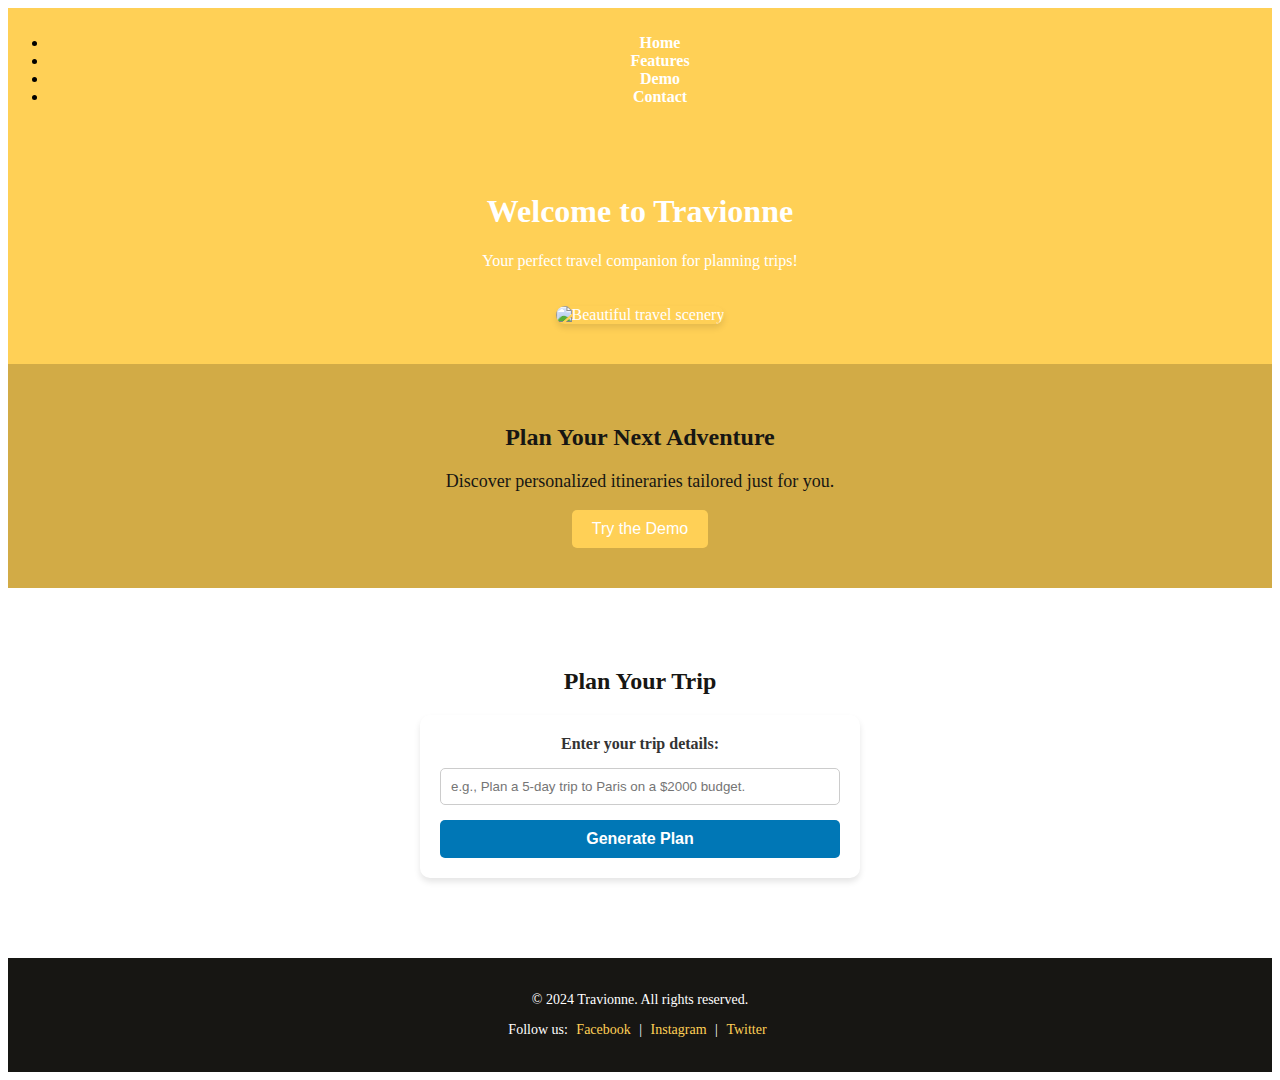
==== index.html @ 6375fad2 "Add files via upload" ====
<!DOCTYPE html>
<html lang="en">
<head>
  <meta charset="UTF-8">
  <meta name="viewport" content="width=device-width, initial-scale=1.0">
  <title>Travionne</title>
  <link rel="stylesheet" href="style.css">
</head>
<body>
  <nav>
    <ul>
      <li><a href="#home">Home</a></li>
      <li><a href="#features">Features</a></li>
      <li><a href="#demo">Demo</a></li>
      <li><a href="#contact">Contact</a></li>
    </ul>
  </nav>

  <header id="home">
    <h1>Welcome to Travionne</h1>
    <p>Your perfect travel companion for planning trips!</p>
    <img src="images/Plane.jpg" alt="Beautiful travel scenery" />
  </header>

  <section id="features">
    <h2>Plan Your Next Adventure</h2>
    <p>Discover personalized itineraries tailored just for you.</p>
    <button id="demo-button">Try the Demo</button>
  </section>

  <section id="trip-planner">
    <h2>Plan Your Trip</h2>
    <form id="planner-form">
      <label for="trip-details">Enter your trip details:</label>
      <input
        type="text"
        id="trip-details"
        placeholder="e.g., Plan a 5-day trip to Paris on a $2000 budget."
        required
      />
      <button type="submit">Generate Plan</button>
    </form>
    <div id="itinerary"></div>
  </section>

  <footer>
    <p>&copy; 2024 Travionne. All rights reserved.</p>
    <p>Follow us: 
      <a href="#">Facebook</a> | 
      <a href="#">Instagram</a> | 
      <a href="#">Twitter</a>
    </p>
  </footer>

  <script src="script.js"></script>
</body>
</html>
---- style.css ----
/* General Styles */
:root {
    --primary-color: #FFD056;   /* Yellow */
    --secondary-color: #D2AB46; /* Golden Brown */
    --background-color: #FFFFFF; /* White */
    --text-color: #171613;      /* Dark Brown */
    --header-color: #FFD056;    /* Yellow for header */
    --footer-color: #171613;    /* Dark Brown for footer */
}

nav {
    background-color: var(--header-color);      /* Yellow */
    padding: 10px 0;
    text-align: center;
}
nav ul li a {
    color: var(--background-color);             /* White text */
    text-decoration: none;
    font-weight: bold;
    font-size: 16px;
}
nav ul li a:hover {
    color: var(--secondary-color);              /* Golden Brown on hover */
}


header {
    background-color: var(--header-color);      /* Yellow */
    color: var(--background-color);             /* White text */
    padding: 40px 20px;
    text-align: center;
}

header img {
    margin-top: 20px;
    border-radius: 10px; /* Rounded corners */
    max-width: 100%; /* Responsive image */
    height: auto; /* Maintain aspect ratio */
    box-shadow: 0 4px 6px rgba(0, 0, 0, 0.1); /* Add shadow */
}

/* Section Styles */
section {
    padding: 40px 20px;
    text-align: center;
}

section#features {
    background-color: var(--secondary-color);  /* Golden Brown for features */
    color: var(--background-color);             /* White text */
    margin-bottom: 20px;
}

section h2 {
    font-size: 24px;
    color: var(--text-color);                   /* Dark Brown */
}

section p {
    font-size: 18px;
    color: var(--text-color);                   /* Dark Brown */
}


/* Buttons */
button {
    background-color: var(--primary-color);     /* Yellow */
    color: var(--background-color);             /* White text */
    padding: 10px 20px;
    border: none;
    border-radius: 5px;
    cursor: pointer;
    font-size: 16px;
    transition: background-color 0.3s ease;     /* Smooth transition */
}
button:hover {
    background-color: var(--secondary-color);   /* Golden Brown on hover */
    transform: scale(1.05);                     /* Slightly enlarge on hover */
}


/* Trip Planner Form */
form {
    margin: 20px auto;
    max-width: 400px;
    display: flex;
    flex-direction: column;
    gap: 15px;
    background-color: #fff; /* White background */
    padding: 20px;
    border-radius: 10px;
    box-shadow: 0 4px 6px rgba(0, 0, 0, 0.1); /* Add shadow */
}
form label {
    font-weight: bold;
    color: #333;
}
form input {
    padding: 10px;
    border: 1px solid #ccc;
    border-radius: 5px;
}
form input:focus {
    border-color: #0077b6; /* Highlight on focus */
    outline: none;
    box-shadow: 0 0 5px rgba(0, 119, 182, 0.5); /* Add glow */
}
form button {
    font-weight: bold;
    background-color: #0077b6;
}

/* Footer */
footer {
    background-color: var(--footer-color);      /* Dark Brown */
    color: var(--background-color);             /* White text */
    text-align: center;
    padding: 20px 0;
    margin-top: 20px;
    font-size: 14px;
}
footer a {
    color: var(--primary-color);                /* Yellow for links */
    text-decoration: none;
    margin: 0 5px;
}
footer a:hover {
    text-decoration: underline;
}



/* Responsive Design */
@media (max-width: 768px) {
    nav ul {
        flex-direction: column;
        gap: 10px;
    }
    section {
        padding: 20px 10px;
    }
    form {
        width: 90%;
    }
}
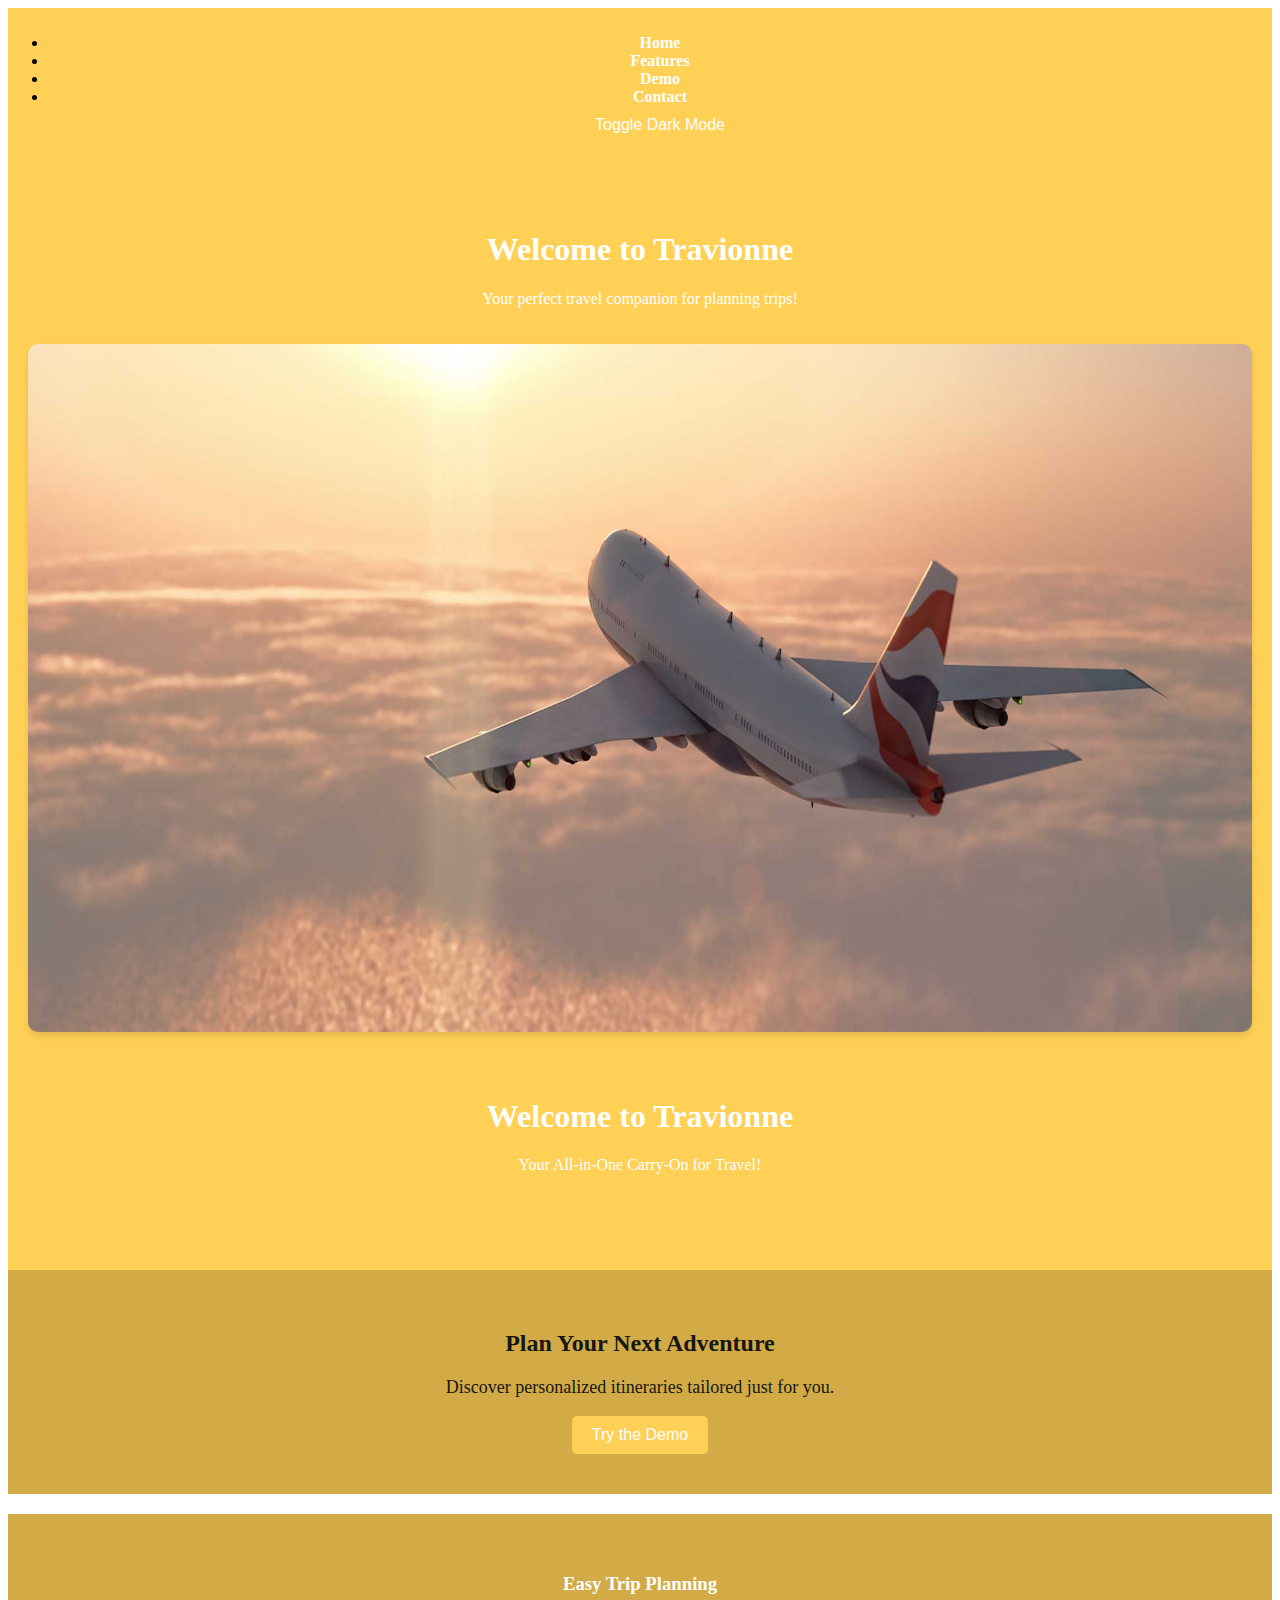
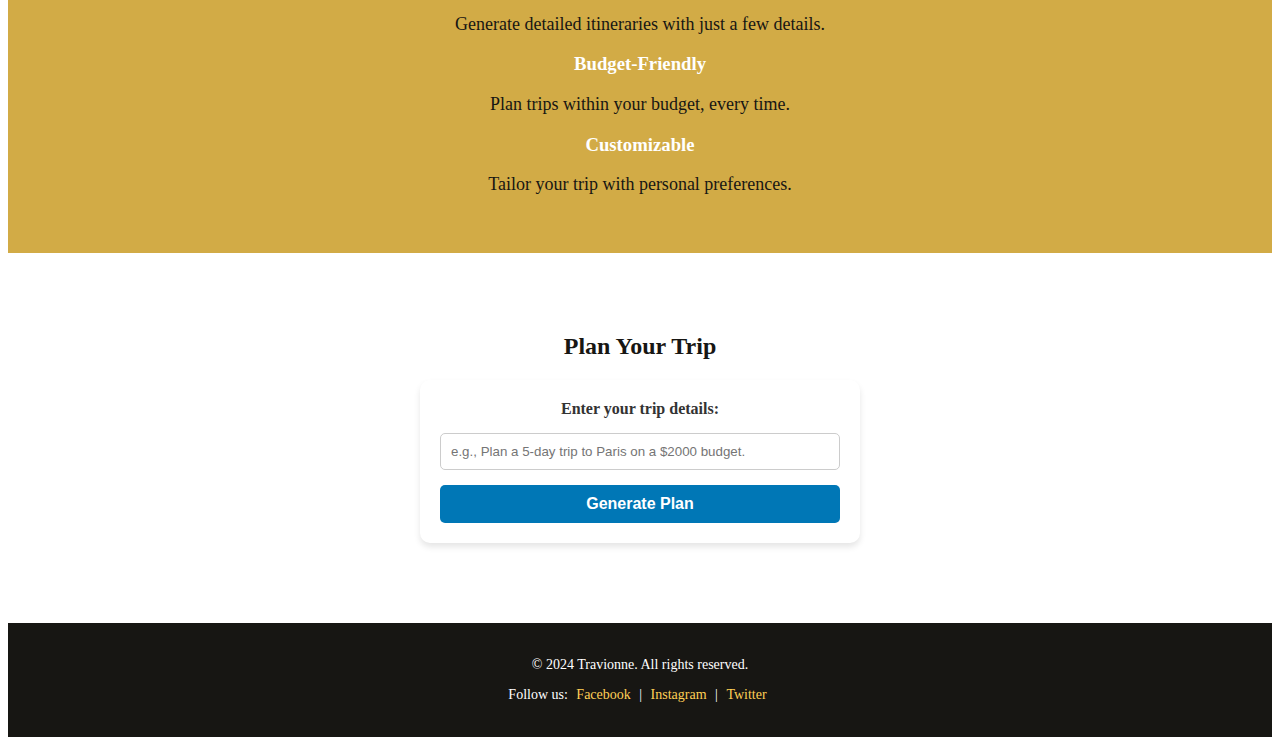
==== commit 04dee4cf: "Update index.html" ====
--- a/index.html
+++ b/index.html
@@ -5,7 +5,9 @@
   <meta name="viewport" content="width=device-width, initial-scale=1.0">
   <title>Travionne</title>
   <link rel="stylesheet" href="style.css">
+
 </head>
+
 <body>
   <nav>
     <ul>
@@ -13,6 +15,7 @@
       <li><a href="#features">Features</a></li>
       <li><a href="#demo">Demo</a></li>
       <li><a href="#contact">Contact</a></li>
+      <button id="dark-mode-button">Toggle Dark Mode</button>
     </ul>
   </nav>
 
@@ -20,6 +23,12 @@
     <h1>Welcome to Travionne</h1>
     <p>Your perfect travel companion for planning trips!</p>
     <img src="images/Plane.jpg" alt="Beautiful travel scenery" />
+    <header>
+        <div class="hero-image">
+          <h1>Welcome to Travionne</h1>
+          <p>Your All-in-One Carry-On for Travel!</p>
+        </div>
+      </header>      
   </header>
 
   <section id="features">
@@ -27,6 +36,23 @@
     <p>Discover personalized itineraries tailored just for you.</p>
     <button id="demo-button">Try the Demo</button>
   </section>
+
+  <section id="features">
+    <div class="feature-card">
+      <h3>Easy Trip Planning</h3>
+      <p>Generate detailed itineraries with just a few details.</p>
+    </div>
+    <div class="feature-card">
+      <h3>Budget-Friendly</h3>
+      <p>Plan trips within your budget, every time.</p>
+    </div>
+    <div class="feature-card">
+      <h3>Customizable</h3>
+      <p>Tailor your trip with personal preferences.</p>
+    </div>
+  </section>
+
+  
 
   <section id="trip-planner">
     <h2>Plan Your Trip</h2>
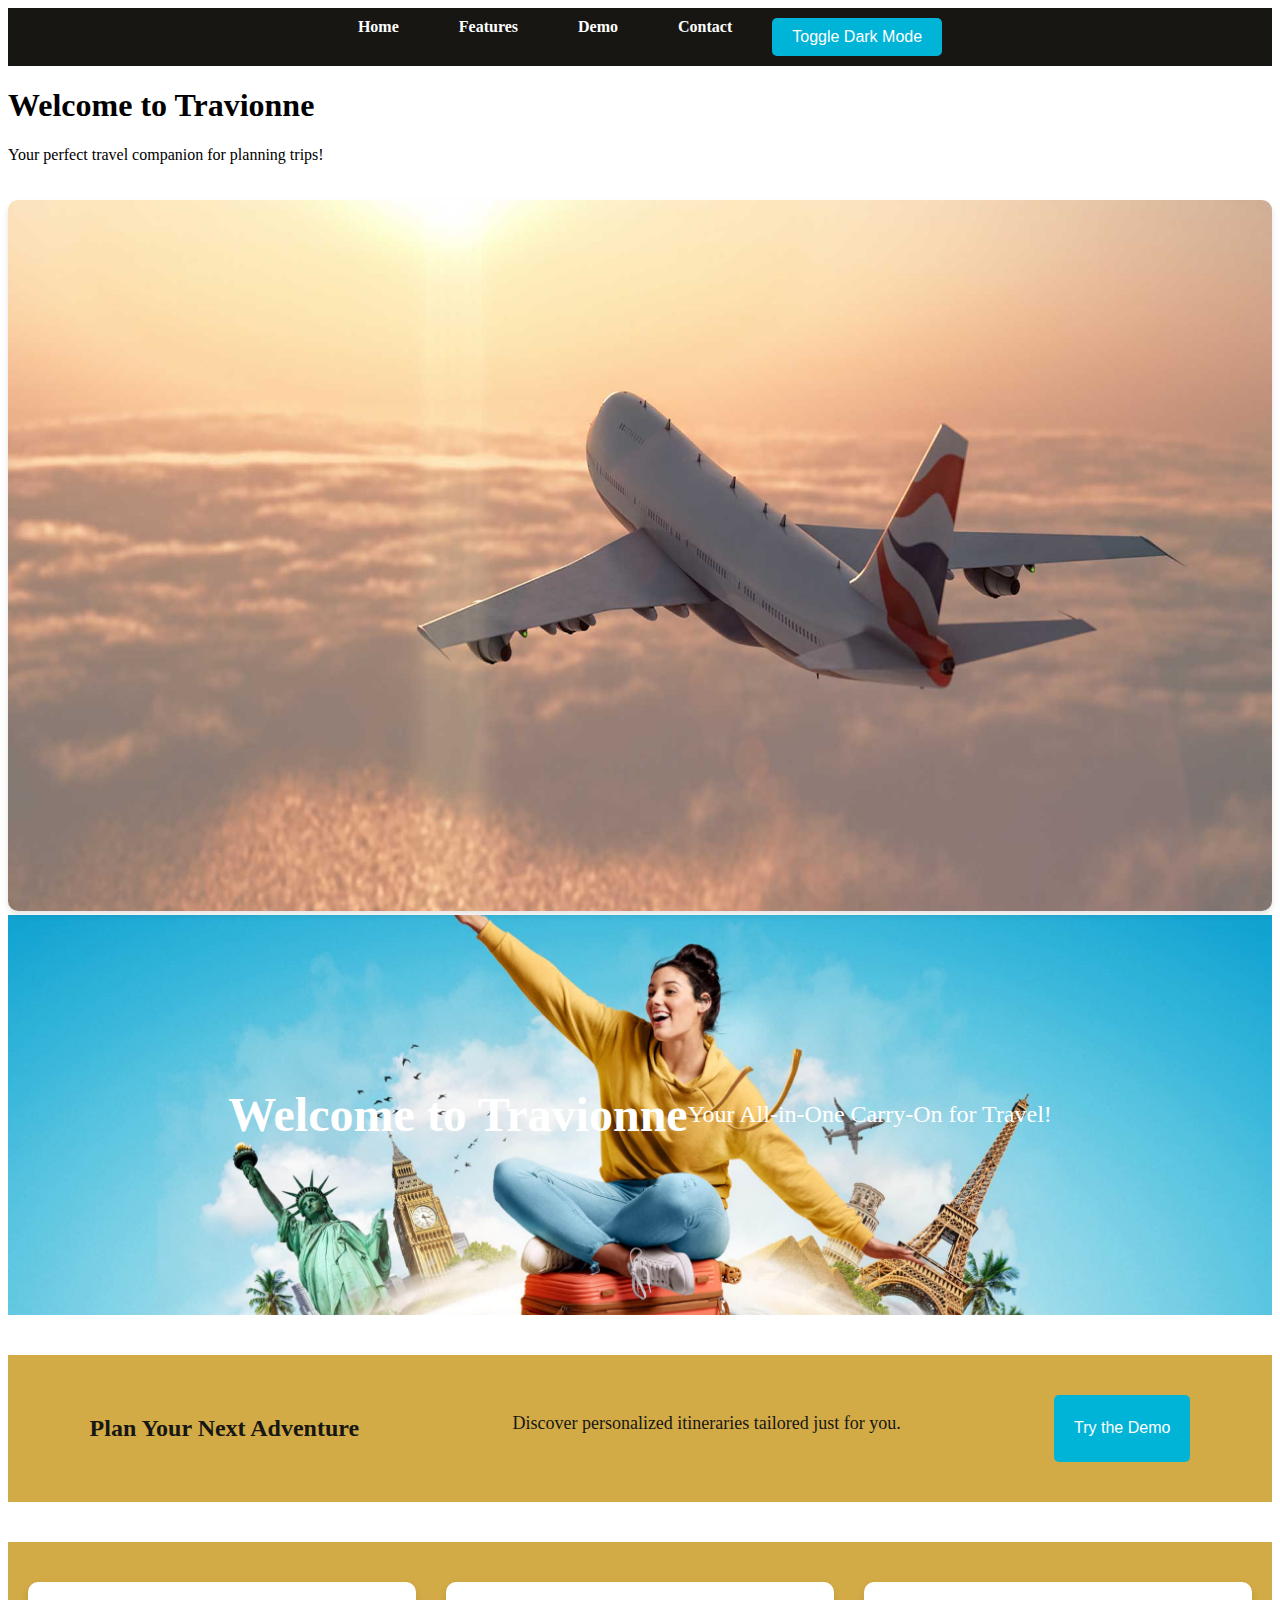
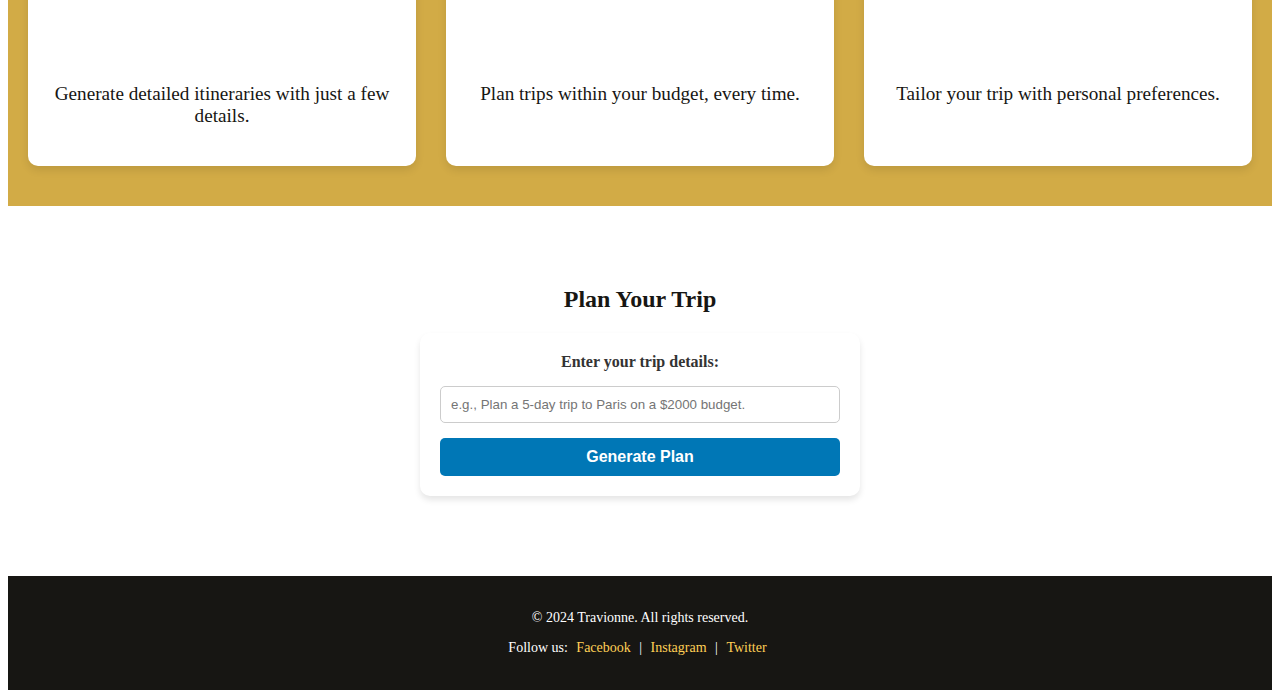
==== commit b45364be: "Resolved merge conflicts and added changes" ====
--- a/index.html
+++ b/index.html
@@ -1,83 +1,82 @@
-<!DOCTYPE html>
-<html lang="en">
-<head>
-  <meta charset="UTF-8">
-  <meta name="viewport" content="width=device-width, initial-scale=1.0">
-  <title>Travionne</title>
-  <link rel="stylesheet" href="style.css">
-
-</head>
-
-<body>
-  <nav>
-    <ul>
-      <li><a href="#home">Home</a></li>
-      <li><a href="#features">Features</a></li>
-      <li><a href="#demo">Demo</a></li>
-      <li><a href="#contact">Contact</a></li>
-      <button id="dark-mode-button">Toggle Dark Mode</button>
-    </ul>
-  </nav>
-
-  <header id="home">
-    <h1>Welcome to Travionne</h1>
-    <p>Your perfect travel companion for planning trips!</p>
-    <img src="images/Plane.jpg" alt="Beautiful travel scenery" />
-    <header>
-        <div class="hero-image">
-          <h1>Welcome to Travionne</h1>
-          <p>Your All-in-One Carry-On for Travel!</p>
-        </div>
-      </header>      
-  </header>
-
-  <section id="features">
-    <h2>Plan Your Next Adventure</h2>
-    <p>Discover personalized itineraries tailored just for you.</p>
-    <button id="demo-button">Try the Demo</button>
-  </section>
-
-  <section id="features">
-    <div class="feature-card">
-      <h3>Easy Trip Planning</h3>
-      <p>Generate detailed itineraries with just a few details.</p>
-    </div>
-    <div class="feature-card">
-      <h3>Budget-Friendly</h3>
-      <p>Plan trips within your budget, every time.</p>
-    </div>
-    <div class="feature-card">
-      <h3>Customizable</h3>
-      <p>Tailor your trip with personal preferences.</p>
-    </div>
-  </section>
-
-  
-
-  <section id="trip-planner">
-    <h2>Plan Your Trip</h2>
-    <form id="planner-form">
-      <label for="trip-details">Enter your trip details:</label>
-      <input
-        type="text"
-        id="trip-details"
-        placeholder="e.g., Plan a 5-day trip to Paris on a $2000 budget."
-        required
-      />
-      <button type="submit">Generate Plan</button>
-    </form>
-    <div id="itinerary"></div>
-  </section>
-
-  <footer>
-    <p>&copy; 2024 Travionne. All rights reserved.</p>
-    <p>Follow us: 
-      <a href="#">Facebook</a> | 
-      <a href="#">Instagram</a> | 
-      <a href="#">Twitter</a>
-    </p>
-  </footer>
-
-  <script src="script.js"></script>
-</body>
-</html>
+<!DOCTYPE html>
+<html lang="en">
+<head>
+  <meta charset="UTF-8">
+  <meta name="viewport" content="width=device-width, initial-scale=1.0">
+  <title>Travionne</title>
+  <link rel="stylesheet" href="style.css">
+
+</head>
+
+<body>
+  <nav>
+    <ul>
+      <li><a href="#home">Home</a></li>
+      <li><a href="#features">Features</a></li>
+      <li><a href="#demo">Demo</a></li>
+      <li><a href="#contact">Contact</a></li>
+      <button id="dark-mode-button">Toggle Dark Mode</button>
+    </ul>
+  </nav>
+
+  <header id="home">
+    <h1>Welcome to Travionne</h1>
+    <p>Your perfect travel companion for planning trips!</p>
+    <img src="images/Plane.jpg" alt="Beautiful travel scenery" />
+    <header>
+        <div class="hero-image">
+          <h1>Welcome to Travionne</h1>
+          <p>Your All-in-One Carry-On for Travel!</p>
+        </div>
+      </header>      
+  </header>
+
+  <section id="features">
+    <h2>Plan Your Next Adventure</h2>
+    <p>Discover personalized itineraries tailored just for you.</p>
+    <button id="demo-button">Try the Demo</button>
+  </section>
+
+  <section id="features">
+    <div class="feature-card">
+      <h3>Easy Trip Planning</h3>
+      <p>Generate detailed itineraries with just a few details.</p>
+    </div>
+    <div class="feature-card">
+      <h3>Budget-Friendly</h3>
+      <p>Plan trips within your budget, every time.</p>
+    </div>
+    <div class="feature-card">
+      <h3>Customizable</h3>
+      <p>Tailor your trip with personal preferences.</p>
+    </div>
+  </section>
+
+  <section id="trip-planner">
+    <h2>Plan Your Trip</h2>
+    <form id="planner-form">
+      <label for="trip-details">Enter your trip details:</label>
+      <input
+        type="text"
+        id="trip-details"
+        placeholder="e.g., Plan a 5-day trip to Paris on a $2000 budget."
+        required
+      />
+      <button type="submit">Generate Plan</button>
+    </form>
+    <div id="itinerary"></div>
+  </section>
+
+  <footer>
+    <p>&copy; 2024 Travionne. All rights reserved.</p>
+    <p>Follow us: 
+      <a href="#">Facebook</a> | 
+      <a href="#">Instagram</a> | 
+      <a href="#">Twitter</a>
+    </p>
+  </footer>
+
+  <script src="script.js"></script>
+</body>
+</html>
+
--- a/style.css
+++ b/style.css
@@ -1,145 +1,255 @@
-/* General Styles */
-:root {
-    --primary-color: #FFD056;   /* Yellow */
-    --secondary-color: #D2AB46; /* Golden Brown */
-    --background-color: #FFFFFF; /* White */
-    --text-color: #171613;      /* Dark Brown */
-    --header-color: #FFD056;    /* Yellow for header */
-    --footer-color: #171613;    /* Dark Brown for footer */
-}
-
-nav {
-    background-color: var(--header-color);      /* Yellow */
-    padding: 10px 0;
-    text-align: center;
-}
-nav ul li a {
-    color: var(--background-color);             /* White text */
-    text-decoration: none;
-    font-weight: bold;
-    font-size: 16px;
-}
-nav ul li a:hover {
-    color: var(--secondary-color);              /* Golden Brown on hover */
-}
-
-
-header {
-    background-color: var(--header-color);      /* Yellow */
-    color: var(--background-color);             /* White text */
-    padding: 40px 20px;
-    text-align: center;
-}
-
-header img {
-    margin-top: 20px;
-    border-radius: 10px; /* Rounded corners */
-    max-width: 100%; /* Responsive image */
-    height: auto; /* Maintain aspect ratio */
-    box-shadow: 0 4px 6px rgba(0, 0, 0, 0.1); /* Add shadow */
-}
-
-/* Section Styles */
-section {
-    padding: 40px 20px;
-    text-align: center;
-}
-
-section#features {
-    background-color: var(--secondary-color);  /* Golden Brown for features */
-    color: var(--background-color);             /* White text */
-    margin-bottom: 20px;
-}
-
-section h2 {
-    font-size: 24px;
-    color: var(--text-color);                   /* Dark Brown */
-}
-
-section p {
-    font-size: 18px;
-    color: var(--text-color);                   /* Dark Brown */
-}
-
-
-/* Buttons */
-button {
-    background-color: var(--primary-color);     /* Yellow */
-    color: var(--background-color);             /* White text */
-    padding: 10px 20px;
-    border: none;
-    border-radius: 5px;
-    cursor: pointer;
-    font-size: 16px;
-    transition: background-color 0.3s ease;     /* Smooth transition */
-}
-button:hover {
-    background-color: var(--secondary-color);   /* Golden Brown on hover */
-    transform: scale(1.05);                     /* Slightly enlarge on hover */
-}
-
-
-/* Trip Planner Form */
-form {
-    margin: 20px auto;
-    max-width: 400px;
-    display: flex;
-    flex-direction: column;
-    gap: 15px;
-    background-color: #fff; /* White background */
-    padding: 20px;
-    border-radius: 10px;
-    box-shadow: 0 4px 6px rgba(0, 0, 0, 0.1); /* Add shadow */
-}
-form label {
-    font-weight: bold;
-    color: #333;
-}
-form input {
-    padding: 10px;
-    border: 1px solid #ccc;
-    border-radius: 5px;
-}
-form input:focus {
-    border-color: #0077b6; /* Highlight on focus */
-    outline: none;
-    box-shadow: 0 0 5px rgba(0, 119, 182, 0.5); /* Add glow */
-}
-form button {
-    font-weight: bold;
-    background-color: #0077b6;
-}
-
-/* Footer */
-footer {
-    background-color: var(--footer-color);      /* Dark Brown */
-    color: var(--background-color);             /* White text */
-    text-align: center;
-    padding: 20px 0;
-    margin-top: 20px;
-    font-size: 14px;
-}
-footer a {
-    color: var(--primary-color);                /* Yellow for links */
-    text-decoration: none;
-    margin: 0 5px;
-}
-footer a:hover {
-    text-decoration: underline;
-}
-
-
-
-/* Responsive Design */
-@media (max-width: 768px) {
-    nav ul {
-        flex-direction: column;
-        gap: 10px;
-    }
-    section {
-        padding: 20px 10px;
-    }
-    form {
-        width: 90%;
-    }
-}
+
+/* General Styles */
+:root {
+    --primary-color: #FFD056;   /* Yellow */
+    --secondary-color: #D2AB46; /* Golden Brown */
+    --background-color: #FFFFFF; /* White */
+    --text-color: #171613;      /* Dark Brown */
+    --header-color: #FFD056;    /* Yellow for header */
+    --footer-color: #171613;    /* Dark Brown for footer */
+}
+
+/* Navigation Bar */
+nav {
+    background-color: #171613; /* Dark Gray for the navbar background */
+    padding: 10px 0;
+    text-align: center;
+  }
+  
+  nav ul {
+    list-style: none;
+    margin: 0;
+    padding: 0;
+    display: flex; /* This makes the list items appear in a row */
+    justify-content: center; /* Centers the navigation items horizontally */
+    gap: 20px; /* Space between each navigation item */
+  }
+  
+  nav ul li {
+    display: inline-block; /* Ensure the list items are inline */
+  }
+  
+  nav ul li a {
+    color: #FFD056; /* Yellow text color for buttons */
+    text-decoration: none;
+    font-weight: bold;
+    font-size: 16px;
+    padding: 10px 20px; /* Adds padding for better button size */
+    border-radius: 30px; /* Makes the button have r
+  
+
+header {
+    background-color: var(--header-color);      /* Yellow */
+    color: var(--background-color);             /* White text */
+    padding: 40px 20px;
+    text-align: center;
+}
+
+header img {
+    margin-top: 20px;
+    border-radius: 10px; /* Rounded corners */
+    max-width: 100%; /* Responsive image */
+    height: auto; /* Maintain aspect ratio */
+    box-shadow: 0 4px 6px rgba(0, 0, 0, 0.1); /* Add shadow */
+}
+
+/* Section Styles */
+section {
+    padding: 40px 20px;
+    text-align: center;
+}
+
+section#features {
+    background-color: var(--secondary-color);  /* Golden Brown for features */
+    color: var(--background-color);             /* White text */
+    margin-bottom: 20px;
+}
+
+/* Feature Cards */
+#features {
+    display: flex;
+    justify-content: space-around;
+    gap: 30px;
+    margin-top: 40px;
+  }
+  
+  .feature-card {
+    background-color: #ffffff;
+    padding: 20px;
+    border-radius: 10px;
+    box-shadow: 0 4px 8px rgba(0, 0, 0, 0.1);
+    width: 30%;
+    text-align: center;
+  }
+  
+  .feature-card h3 {
+    font-size: 1.8rem;
+    margin-bottom: 10px;
+  }
+  
+  .feature-card p {
+    font-size: 1.2rem;
+  }
+  
+
+section h2 {
+    font-size: 24px;
+    color: var(--text-color);                   /* Dark Brown */
+}
+
+section p {
+    font-size: 18px;
+    color: var(--text-color);                   /* Dark Brown */
+}
+
+
+/* Buttons */
+button {
+    background-color: var(--primary-color);     /* Yellow */
+    color: var(--background-color);             /* White text */
+    padding: 10px 20px;
+    border: none;
+    border-radius: 5px;
+    cursor: pointer;
+    font-size: 16px;
+    transition: background-color 0.3s ease;     /* Smooth transition */
+}
+button:hover {
+    background-color: var(--secondary-color);   /* Golden Brown on hover */
+    transform: scale(1.05);                     /* Slightly enlarge on hover */
+}
+/* Button Styling */
+button {
+    background-color: #00b4d8;
+    color: white;
+    padding: 10px 20px;
+    border: none;
+    border-radius: 5px;
+    cursor: pointer;
+    font-size: 16px;
+    transition: background-color 0.3s, transform 0.2s ease; /* Smooth transition */
+  }
+  
+  button:hover {
+    background-color: #0077b6;
+    transform: scale(1.05); /* Slightly grow the button */
+  }
+  
+
+
+/* Trip Planner Form */
+form {
+    margin: 20px auto;
+    max-width: 400px;
+    display: flex;
+    flex-direction: column;
+    gap: 15px;
+    background-color: #fff; /* White background */
+    padding: 20px;
+    border-radius: 10px;
+    box-shadow: 0 4px 6px rgba(0, 0, 0, 0.1); /* Add shadow */
+}
+form label {
+    font-weight: bold;
+    color: #333;
+}
+form input {
+    padding: 10px;
+    border: 1px solid #ccc;
+    border-radius: 5px;
+}
+form input:focus {
+    border-color: #0077b6; /* Highlight on focus */
+    outline: none;
+    box-shadow: 0 0 5px rgba(0, 119, 182, 0.5); /* Add glow */
+}
+form button {
+    font-weight: bold;
+    background-color: #0077b6;
+}
+
+/* Footer */
+footer {
+    background-color: var(--footer-color);      /* Dark Brown */
+    color: var(--background-color);             /* White text */
+    text-align: center;
+    padding: 20px 0;
+    margin-top: 20px;
+    font-size: 14px;
+}
+footer a {
+    color: var(--primary-color);                /* Yellow for links */
+    text-decoration: none;
+    margin: 0 5px;
+}
+footer a:hover {
+    text-decoration: underline;
+}
+
+
+
+/* Responsive Design */
+@media (max-width: 768px) {
+    nav ul {
+        flex-direction: column;
+        gap: 10px;
+    }
+    section {
+        padding: 20px 10px;
+    }
+    form {
+        width: 90%;
+    }
+}
+/* Hero Image Styling */
+.hero-image {
+    background-image: url('images/full-shot-travel-concept-with-landmarks-scaled.jpg'); /* Path to your hero image */
+    background-size: cover; /* Makes the image cover the entire section */
+    background-position: center; /* Centers the image */
+    height: 400px; /* Adjust the height as needed */
+    display: flex;
+    justify-content: center;
+    align-items: center;
+    text-align: center;
+    color: white;
+  }
+  
+  .hero-image h1 {
+    font-size: 3rem;
+    margin: 0;
+  }
+  
+  .hero-image p {
+    font-size: 1.5rem;
+  }
+  
+  /* Dark Mode */
+body.dark-mode {
+    background-color: #171613; /* Dark background color */
+    color: #f9f9f9; /* Light text color for dark mode */
+  }
+  
+  nav.dark-mode {
+    background-color: #121212; /* Dark background for navbar */
+  }
+  
+  nav.dark-mode ul li a {
+    color: #FFD056; /* Keep yellow color for the buttons in dark mode */
+  }
+  
+  nav.dark-mode ul li a:hover {
+    background-color: #D2AB46; /* Gold background for hover */
+    color: #171613; /* Dark text on hover */
+  }
+  
+  button.dark-mode {
+    background-color: #D2AB46; /* Gold button for dark mode */
+    color: #171613; /* Dark text for the button */
+  }
+  
+  button.dark-mode:hover {
+    background-color: #FFD056; /* Yellow on hover */
+    color: #171613; /* Dark text */
+  }
+  
+
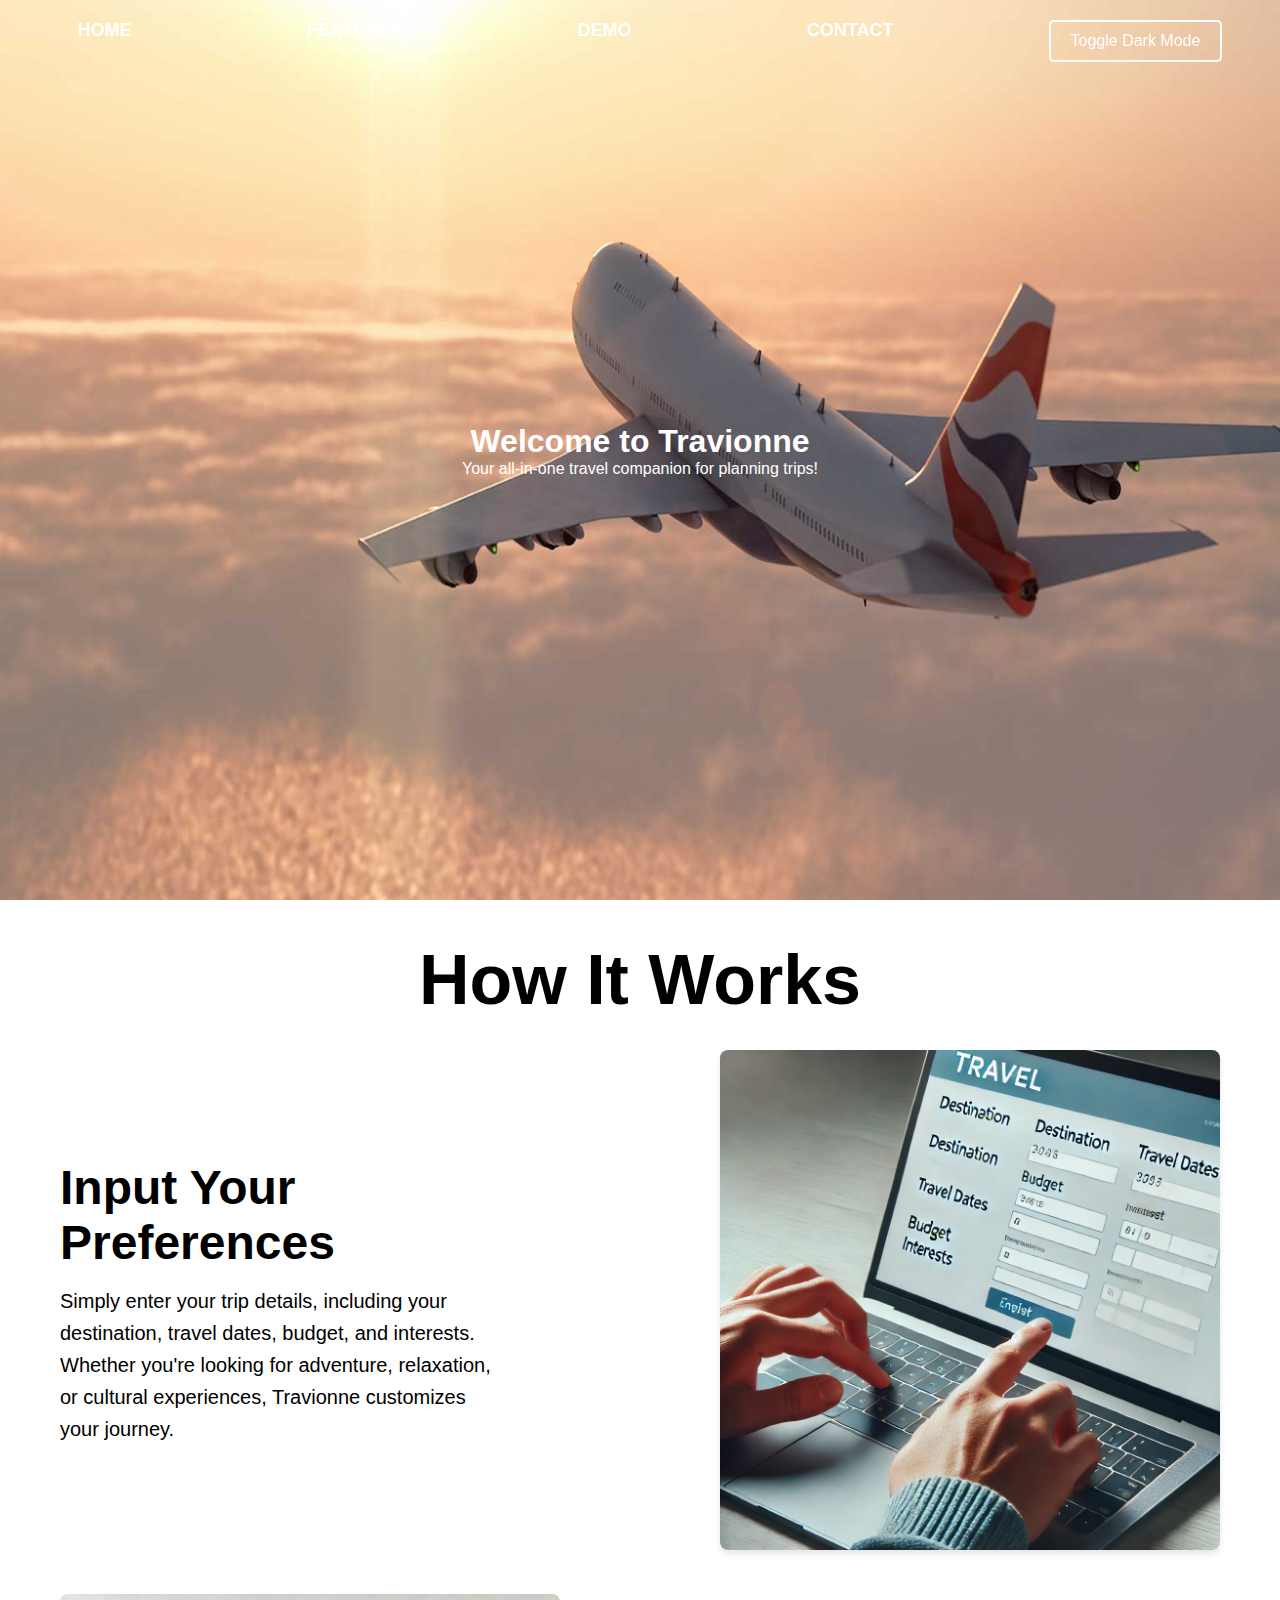
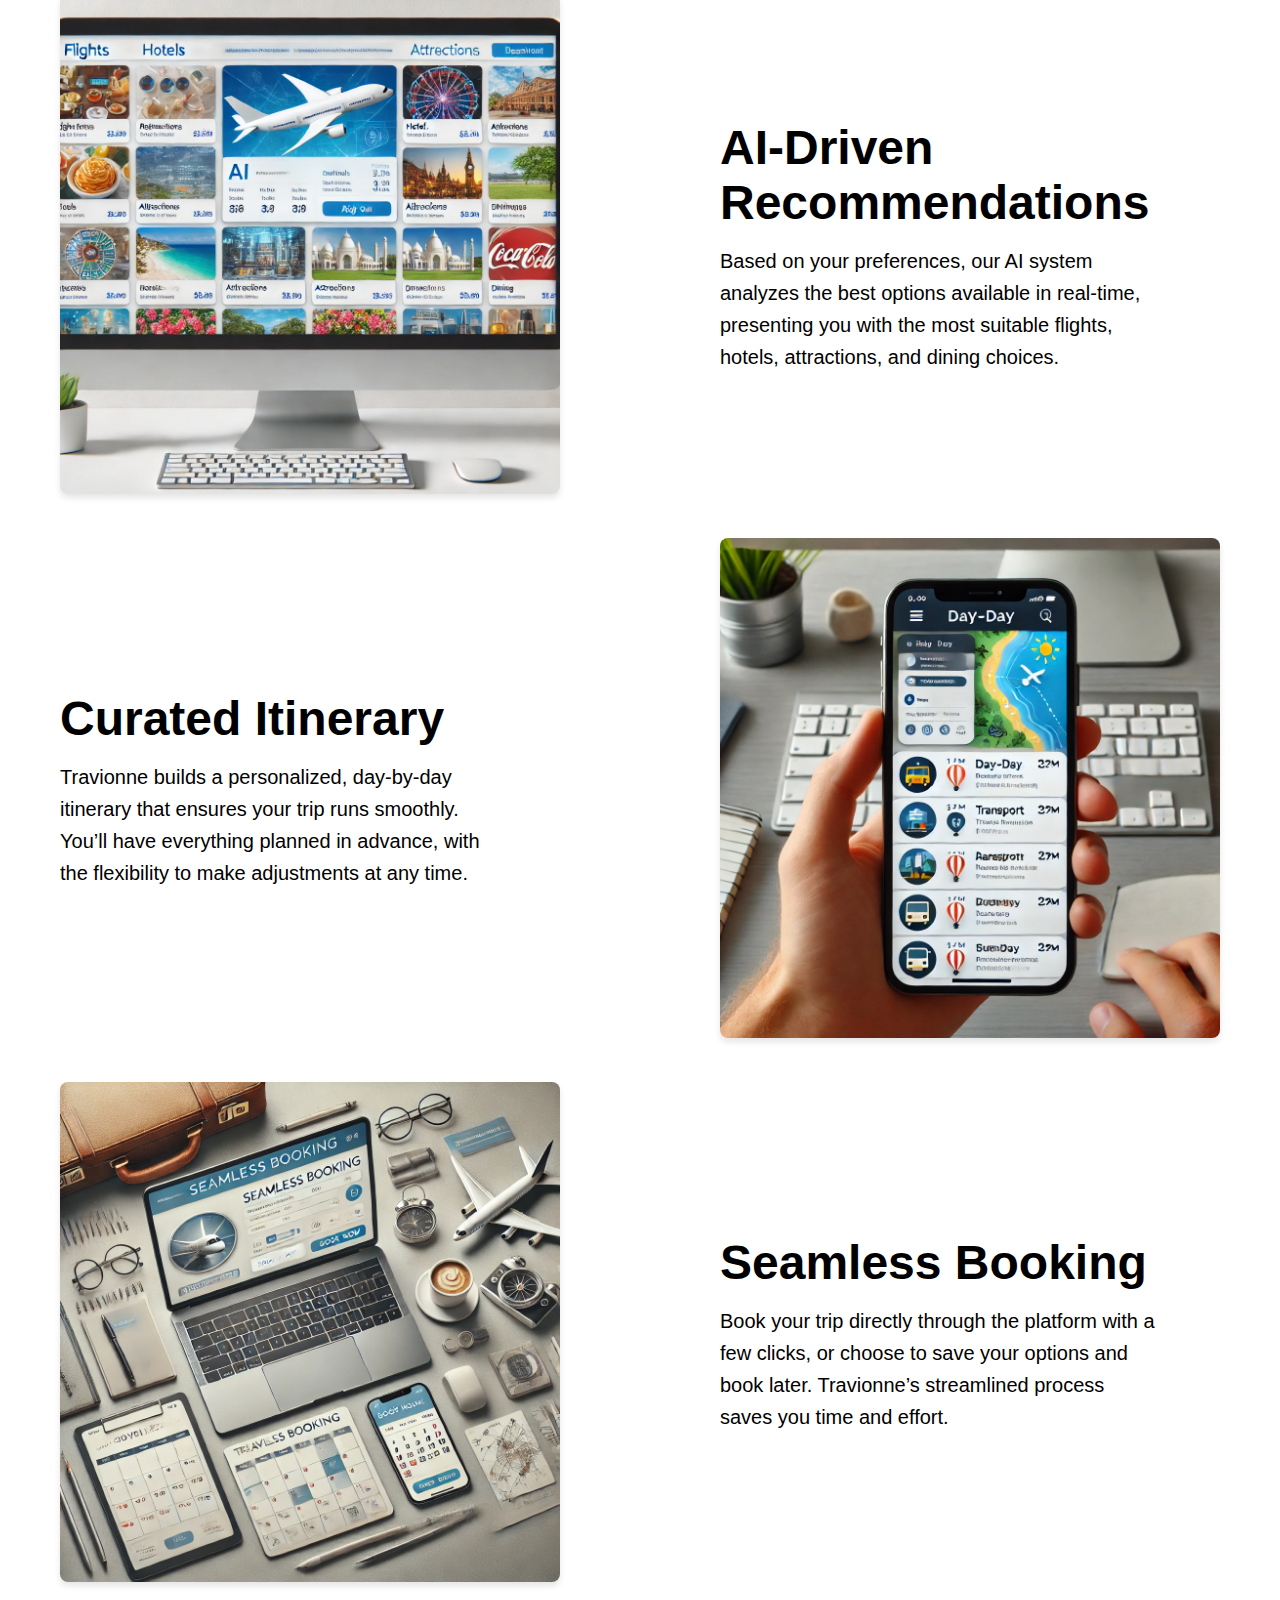
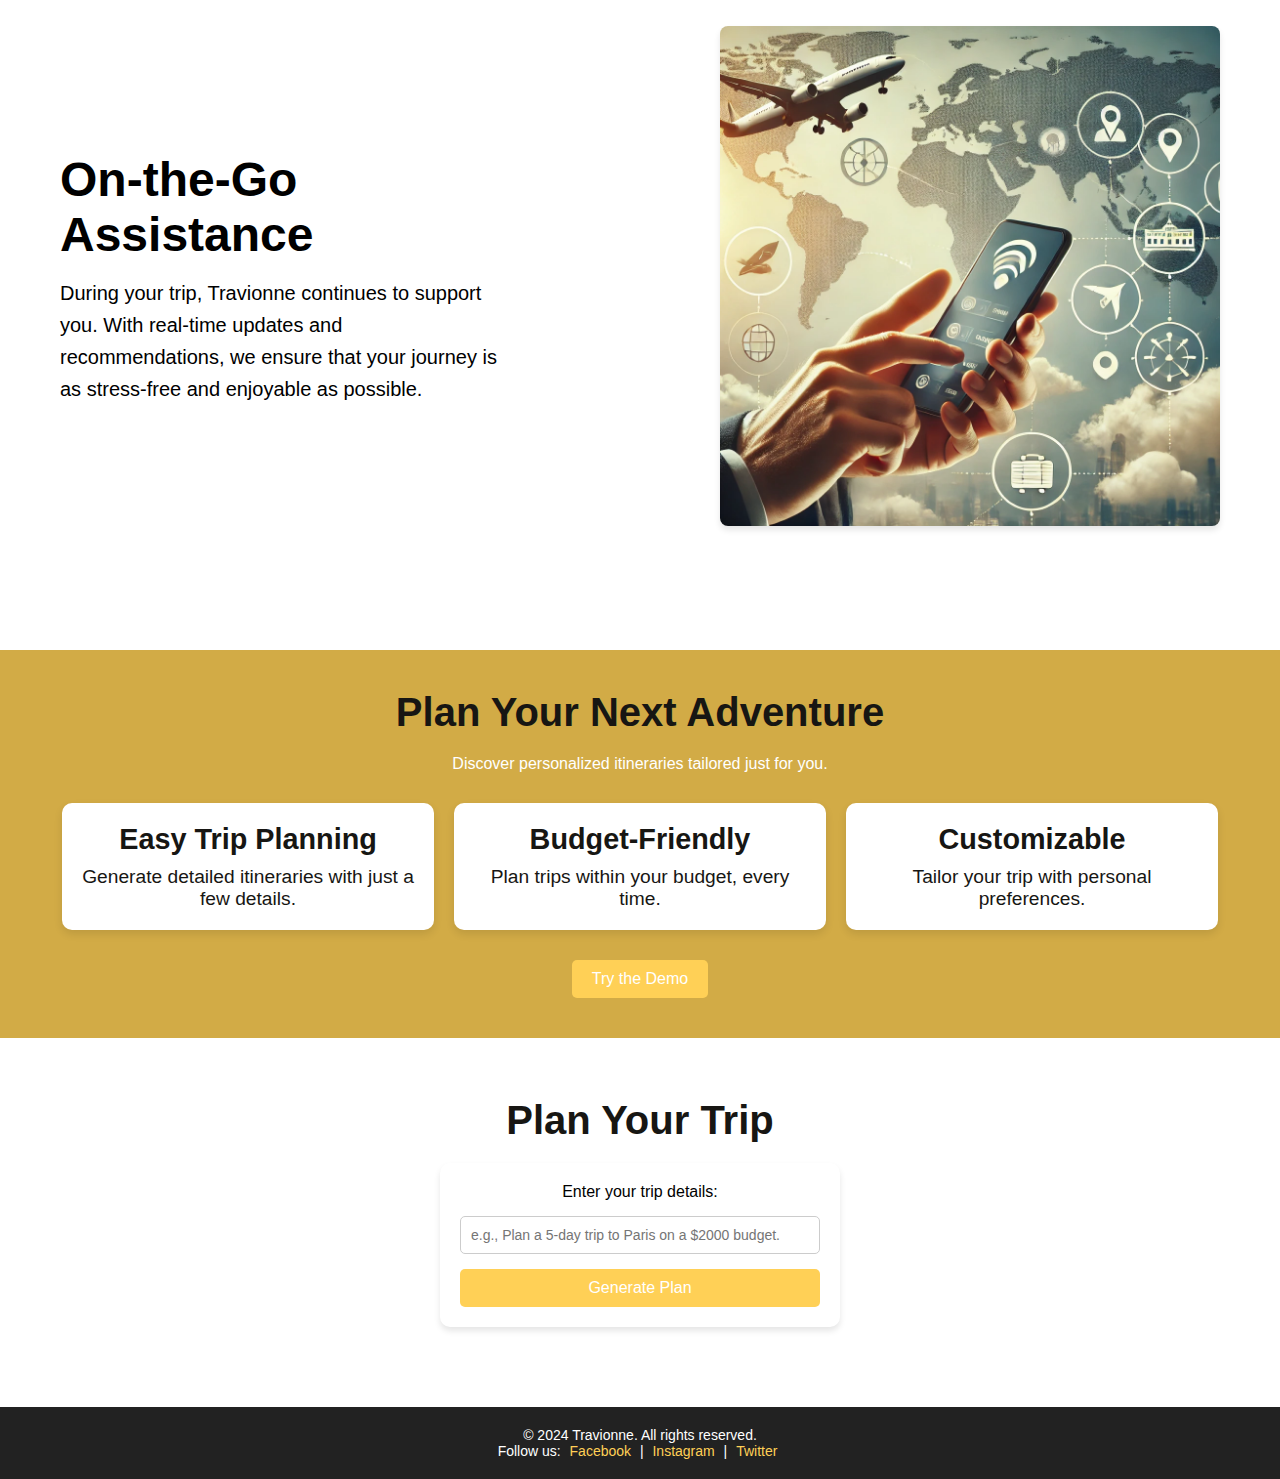
==== commit 8fec3d40: "Add all files" ====
--- a/index.html
+++ b/index.html
@@ -5,11 +5,10 @@
   <meta name="viewport" content="width=device-width, initial-scale=1.0">
   <title>Travionne</title>
   <link rel="stylesheet" href="style.css">
-
 </head>
 
 <body>
-  <nav>
+  <nav id="navbar">
     <ul>
       <li><a href="#home">Home</a></li>
       <li><a href="#features">Features</a></li>
@@ -19,40 +18,94 @@
     </ul>
   </nav>
 
-  <header id="home">
-    <h1>Welcome to Travionne</h1>
-    <p>Your perfect travel companion for planning trips!</p>
-    <img src="images/Plane.jpg" alt="Beautiful travel scenery" />
-    <header>
-        <div class="hero-image">
-          <h1>Welcome to Travionne</h1>
-          <p>Your All-in-One Carry-On for Travel!</p>
-        </div>
-      </header>      
+  <header id="home" class="hero-section">
+    <div class="hero-content">
+      <h1>Welcome to Travionne</h1>
+      <p>Your all-in-one travel companion for planning trips!</p>
+      <img src="images/Plane.jpg" alt="Beautiful travel scenery" class="hero-image" />
+    </div>
   </header>
 
-  <section id="features">
-    <h2>Plan Your Next Adventure</h2>
-    <p>Discover personalized itineraries tailored just for you.</p>
-    <button id="demo-button">Try the Demo</button>
-  </section>
+  <!-- Rest of the content here -->
+  <section id="how-it-works">
+    <h2>How It Works</h2>
+    <div class="step">
+      <div class="step-text">
+        <h3>Input Your Preferences</h3>
+        <p>Simply enter your trip details, including your destination, travel dates, budget, and interests. Whether you're looking for adventure, relaxation, or cultural experiences, Travionne customizes your journey.</p>
+      </div>
+      <div class="step-image">
+        <img src="How it works images/step1.webp" alt="Step 1">
+      </div>
+    </div>
+  <div class="step">
+    <div class="step-text">
+      <h3>AI-Driven Recommendations</h3>
+      <p>Based on your preferences, our AI system analyzes the best options available in real-time, presenting you with the most suitable flights, hotels, attractions, and dining choices.</p>
+    </div>
+    <div class="step-image">
+      <img src="How it works images/step2.webp" alt="Step 2">
+    </div>
+  </div>
+  <div class="step">
+    <div class="step-text">
+      <h3>Curated Itinerary</h3>
+      <p>Travionne builds a personalized, day-by-day itinerary that ensures your trip runs smoothly. You’ll have everything planned in advance, with the flexibility to make adjustments at any time.</p>
+    </div>
+    <div class="step-image">
+      <img src="How it works images/step3.webp" alt="Step 3">
+    </div>
+  </div>
 
-  <section id="features">
-    <div class="feature-card">
-      <h3>Easy Trip Planning</h3>
-      <p>Generate detailed itineraries with just a few details.</p>
+  <div class="step">
+    <div class="step-text">
+      <h3>Seamless Booking</h3>
+      <p>Book your trip directly through the platform with a few clicks, or choose to save your options and book later. Travionne’s streamlined process saves you time and effort.</p>
     </div>
-    <div class="feature-card">
-      <h3>Budget-Friendly</h3>
-      <p>Plan trips within your budget, every time.</p>
+    <div class="step-image">
+      <img src="How it works images/step4.webp" alt="Step 4">
     </div>
-    <div class="feature-card">
-      <h3>Customizable</h3>
-      <p>Tailor your trip with personal preferences.</p>
+  </div>
+
+  <div class="step">
+    <div class="step-text">
+      <h3>On-the-Go Assistance</h3>
+      <p>During your trip, Travionne continues to support you. With real-time updates and recommendations, we ensure that your journey is as stress-free and enjoyable as possible.</p>
+    </div>
+    <div class="step-image">
+      <img src="How it works images/step5.webp" alt="Step 5">
+    </div>
+  </div>
+  
+</section>
+
+  
+
+  <section id="features" class="section">
+    <div class="section-header">
+      <h2>Plan Your Next Adventure</h2>
+      <p>Discover personalized itineraries tailored just for you.</p>
+    </div>
+    <div class="feature-cards">
+      <div class="feature-card">
+        <h3>Easy Trip Planning</h3>
+        <p>Generate detailed itineraries with just a few details.</p>
+      </div>
+      <div class="feature-card">
+        <h3>Budget-Friendly</h3>
+        <p>Plan trips within your budget, every time.</p>
+      </div>
+      <div class="feature-card">
+        <h3>Customizable</h3>
+        <p>Tailor your trip with personal preferences.</p>
+      </div>
+    </div>
+    <div class="try-demo">
+      <button id="demo-button">Try the Demo</button>
     </div>
   </section>
 
-  <section id="trip-planner">
+  <section id="trip-planner" class="section">
     <h2>Plan Your Trip</h2>
     <form id="planner-form">
       <label for="trip-details">Enter your trip details:</label>
@@ -64,10 +117,10 @@
       />
       <button type="submit">Generate Plan</button>
     </form>
-    <div id="itinerary"></div>
+    <div id="itinerary" class="itinerary-display"></div>
   </section>
 
-  <footer>
+  <footer class="footer">
     <p>&copy; 2024 Travionne. All rights reserved.</p>
     <p>Follow us: 
       <a href="#">Facebook</a> | 
@@ -79,4 +132,3 @@
   <script src="script.js"></script>
 </body>
 </html>
-
--- a/style.css
+++ b/style.css
@@ -1,255 +1,725 @@
-
 /* General Styles */
 :root {
-    --primary-color: #FFD056;   /* Yellow */
-    --secondary-color: #D2AB46; /* Golden Brown */
-    --background-color: #FFFFFF; /* White */
-    --text-color: #171613;      /* Dark Brown */
-    --header-color: #FFD056;    /* Yellow for header */
-    --footer-color: #171613;    /* Dark Brown for footer */
+  --primary-color: #FFD056;   /* Yellow */
+  --secondary-color: #D2AB46; /* Golden Brown */
+  --background-color: #FFFFFF; /* White */
+  --text-color: #171613;      /* Dark Brown */
+  --header-color: #FFD056;    /* Yellow for header */
+  --footer-color: #171613;    /* Dark Brown for footer */
 }
 
 /* Navigation Bar */
 nav {
-    background-color: #171613; /* Dark Gray for the navbar background */
-    padding: 10px 0;
-    text-align: center;
-  }
-  
-  nav ul {
-    list-style: none;
-    margin: 0;
-    padding: 0;
-    display: flex; /* This makes the list items appear in a row */
-    justify-content: center; /* Centers the navigation items horizontally */
-    gap: 20px; /* Space between each navigation item */
-  }
-  
-  nav ul li {
-    display: inline-block; /* Ensure the list items are inline */
-  }
-  
-  nav ul li a {
-    color: #FFD056; /* Yellow text color for buttons */
-    text-decoration: none;
-    font-weight: bold;
-    font-size: 16px;
-    padding: 10px 20px; /* Adds padding for better button size */
-    border-radius: 30px; /* Makes the button have r
-  
-
-header {
-    background-color: var(--header-color);      /* Yellow */
-    color: var(--background-color);             /* White text */
-    padding: 40px 20px;
-    text-align: center;
-}
-
-header img {
-    margin-top: 20px;
-    border-radius: 10px; /* Rounded corners */
-    max-width: 100%; /* Responsive image */
-    height: auto; /* Maintain aspect ratio */
-    box-shadow: 0 4px 6px rgba(0, 0, 0, 0.1); /* Add shadow */
+  background-color: var(--footer-color); /* Dark Gray for navbar */
+  padding: 10px 0;
+  text-align: center;
+}
+
+nav ul {
+  list-style: none;
+  margin: 0;
+  padding: 0;
+  display: flex;
+  justify-content: center;
+  gap: 20px;
+}
+
+nav ul li {
+  display: inline-block;
+}
+
+nav ul li a {
+  color: var(--primary-color); /* Yellow text */
+  text-decoration: none;
+  font-weight: bold;
+  font-size: 16px;
+  padding: 10px 20px;
+  border-radius: 30px;
+  transition: background-color 0.3s ease, transform 0.2s ease;
+}
+
+nav ul li a:hover {
+  background-color: var(--secondary-color); /* Golden Brown hover */
+  color: var(--background-color); /* White text */
+  transform: scale(1.1);
+}
+
+#dark-mode-button {
+  background-color: var(--primary-color);
+  color: var(--background-color);
+  padding: 10px 20px;
+  border: none;
+  border-radius: 5px;
+  cursor: pointer;
+  font-size: 16px;
+  transition: background-color 0.3s ease, transform 0.2s ease;
+}
+
+#dark-mode-button:hover {
+  background-color: var(--secondary-color);
+  transform: scale(1.05);
+}
+
+/* Hero Section */
+.hero-image {
+  background-image: url('images/full-shot-travel-concept-with-landmarks-scaled.jpg'); /* Path to hero image */
+  background-size: cover;
+  background-position: center;
+  height: 400px;
+  display: flex;
+  justify-content: center;
+  align-items: center;
+  text-align: center;
+  color: white;
+}
+
+.hero-image h1 {
+  font-size: 3rem;
+  margin: 0;
+  animation: fadeIn 2s ease-out;
+}
+
+.hero-image p {
+  font-size: 1.5rem;
+  animation: slideIn 2s ease-out;
 }
 
 /* Section Styles */
 section {
-    padding: 40px 20px;
-    text-align: center;
+  padding: 40px 20px;
+  text-align: center;
 }
 
 section#features {
-    background-color: var(--secondary-color);  /* Golden Brown for features */
-    color: var(--background-color);             /* White text */
-    margin-bottom: 20px;
+  background-color: var(--secondary-color); /* Golden Brown */
+  color: var(--background-color); /* White text */
+  margin-bottom: 20px;
+  animation: fadeIn 2s ease-out;
+}
+
+.feature-cards {
+  display: flex;
+  justify-content: center;
+  gap: 20px;
+  flex-wrap: wrap;
+}
+
+.feature-card {
+  background-color: var(--background-color);
+  padding: 20px;
+  border-radius: 10px;
+  box-shadow: 0 4px 8px rgba(0, 0, 0, 0.1);
+  width: 30%;
+  text-align: center;
+  transition: transform 0.3s ease, box-shadow 0.3s ease;
+}
+
+.feature-card:hover {
+  transform: translateY(-10px);
+  box-shadow: 0 8px 16px rgba(0, 0, 0, 0.2);
+}
+
+/* Buttons */
+button {
+  background-color: var(--primary-color); /* Yellow */
+  color: var(--background-color); /* White */
+  padding: 10px 20px;
+  border: none;
+  border-radius: 5px;
+  cursor: pointer;
+  font-size: 16px;
+  transition: background-color 0.3s ease, transform 0.2s ease;
+}
+
+button:hover {
+  background-color: var(--secondary-color); /* Golden Brown */
+  transform: scale(1.05);
+}
+
+/* Trip Planner Form */
+form {
+  margin: 20px auto;
+  max-width: 400px;
+  display: flex;
+  flex-direction: column;
+  gap: 15px;
+  background-color: var(--background-color);
+  padding: 20px;
+  border-radius: 10px;
+  box-shadow: 0 4px 6px rgba(0, 0, 0, 0.1);
+}
+
+form input {
+  padding: 10px;
+  border: 1px solid #ccc;
+  border-radius: 5px;
+  font-size: 14px;
+}
+
+form input:focus {
+  border-color: var(--primary-color);
+  outline: none;
+  box-shadow: 0 0 5px rgba(255, 208, 86, 0.5);
+}
+
+/* Footer */
+footer {
+  background-color: var(--footer-color);
+  color: var(--background-color);
+  text-align: center;
+  padding: 20px 0;
+  font-size: 14px;
+}
+
+footer a {
+  color: var(--primary-color);
+  text-decoration: none;
+  margin: 0 5px;
+  transition: text-decoration 0.3s ease;
+}
+
+footer a:hover {
+  text-decoration: underline;
+}
+
+/* Animations */
+@keyframes fadeIn {
+  from {
+      opacity: 0;
+  }
+  to {
+      opacity: 1;
+  }
+}
+
+@keyframes slideIn {
+  from {
+      transform: translateY(50px);
+      opacity: 0;
+  }
+  to {
+      transform: translateY(0);
+      opacity: 1;
+  }
+}
+
+/* Responsive Design */
+@media (max-width: 768px) {
+  nav ul {
+      flex-direction: column;
+      gap: 10px;
+  }
+
+  .feature-cards {
+      flex-direction: column;
+  }
+
+  form {
+      width: 90%;
+  }
+}
+
+/* Navigation Bar Animation */
+nav ul li a {
+  color: #FFD056;
+  text-decoration: none;
+  font-weight: bold;
+  font-size: 16px;
+  padding: 10px 20px;
+  border-radius: 30px;
+  transition: background-color 0.3s ease, transform 0.3s ease; /* Smooth transitions */
+}
+
+nav ul li a:hover {
+  background-color: #FFD056;
+  color: #171613;
+  transform: scale(1.1); /* Slightly enlarges on hover */
+}
+
+/* Hero Section Enhancements */
+.hero-image {
+  background-size: cover;
+  background-position: center;
+  height: 400px;
+  display: flex;
+  justify-content: center;
+  align-items: center;
+  text-align: center;
+  color: white;
+  position: relative;
+  overflow: hidden;
+}
+
+.hero-image h1, .hero-image p {
+  animation: fadeInUp 1s ease-out; /* Fading in with upward motion */
+}
+
+.hero-image h1 {
+  font-size: 3.5rem;
+  margin: 0;
+  color: #FFD056;
+  text-shadow: 2px 2px 8px rgba(0, 0, 0, 0.5);
+}
+
+.hero-image p {
+  font-size: 1.8rem;
+  color: #fff;
+  text-shadow: 1px 1px 6px rgba(0, 0, 0, 0.5);
+}
+
+@keyframes fadeInUp {
+  from {
+      opacity: 0;
+      transform: translateY(30px);
+  }
+  to {
+      opacity: 1;
+      transform: translateY(0);
+  }
+}
+
+/* Feature Cards Animation */
+.feature-card {
+  background-color: #ffffff;
+  padding: 20px;
+  border-radius: 10px;
+  box-shadow: 0 4px 8px rgba(0, 0, 0, 0.1);
+  width: 30%;
+  text-align: center;
+  transition: transform 0.3s ease, box-shadow 0.3s ease;
+}
+
+.feature-card:hover {
+  transform: scale(1.05); /* Slightly enlarges on hover */
+  box-shadow: 0 6px 12px rgba(0, 0, 0, 0.2); /* Adds depth */
+}
+
+/* Trip Planner Animation */
+form {
+  margin: 20px auto;
+  max-width: 400px;
+  display: flex;
+  flex-direction: column;
+  gap: 15px;
+  background-color: #fff;
+  padding: 20px;
+  border-radius: 10px;
+  box-shadow: 0 4px 6px rgba(0, 0, 0, 0.1);
+  opacity: 0;
+  transform: translateY(50px);
+  transition: opacity 0.5s ease, transform 0.5s ease; /* Fade in and slide up */
+}
+
+form.visible {
+  opacity: 1;
+  transform: translateY(0);
+}
+
+/* Footer Hover Effects */
+footer a {
+  color: #FFD056;
+  text-decoration: none;
+  margin: 0 5px;
+  transition: color 0.3s ease, text-shadow 0.3s ease;
+}
+
+footer a:hover {
+  text-shadow: 0 2px 6px rgba(255, 208, 86, 0.8);
+  color: #fff;
 }
 
 /* Feature Cards */
 #features {
-    display: flex;
-    justify-content: space-around;
-    gap: 30px;
-    margin-top: 40px;
-  }
-  
+  display: flex;
+  justify-content: space-around;
+  gap: 30px;
+  margin-top: 40px;
+  flex-wrap: wrap; /* Ensure it is responsive */
+}
+
+.feature-card {
+  background-color: #ffffff;
+  padding: 20px;
+  border-radius: 10px;
+  box-shadow: 0 4px 8px rgba(0, 0, 0, 0.1);
+  width: 30%;
+  text-align: center;
+  transition: transform 0.3s ease, box-shadow 0.3s ease;
+  display: flex;
+  flex-direction: column;
+  justify-content: center;
+  align-items: center;
+}
+
+.feature-card h3 {
+  font-size: 1.8rem;
+  margin-bottom: 10px;
+  color: var(--text-color); /* Dark Brown */
+}
+
+.feature-card p {
+  font-size: 1.2rem;
+  color: var(--text-color); /* Dark Brown */
+}
+
+.feature-card:hover {
+  transform: scale(1.05); /* Slightly enlarges on hover */
+  box-shadow: 0 6px 12px rgba(0, 0, 0, 0.2); /* Adds depth */
+}
+
+/* Responsive design for smaller screens */
+@media (max-width: 768px) {
   .feature-card {
-    background-color: #ffffff;
-    padding: 20px;
-    border-radius: 10px;
-    box-shadow: 0 4px 8px rgba(0, 0, 0, 0.1);
-    width: 30%;
-    text-align: center;
-  }
-  
-  .feature-card h3 {
-    font-size: 1.8rem;
-    margin-bottom: 10px;
-  }
-  
-  .feature-card p {
-    font-size: 1.2rem;
-  }
-  
-
+      width: 100%; /* Take up full width on smaller screens */
+      margin-bottom: 20px;
+  }
+}
+
+/* General Styles */
+:root {
+  --primary-color: #FFD056;   /* Yellow */
+  --secondary-color: #D2AB46; /* Golden Brown */
+  --background-color: #FFFFFF; /* White */
+  --text-color: #171613;      /* Dark Brown */
+  --header-color: #FFD056;    /* Yellow for header */
+  --footer-color: #171613;    /* Dark Brown for footer */
+}
+
+/* Navigation Bar */
+nav {
+  background-color: #171613; /* Dark Gray for the navbar background */
+  padding: 10px 0;
+  text-align: center;
+}
+
+nav ul {
+  list-style: none;
+  margin: 0;
+  padding: 0;
+  display: flex; /* This makes the list items appear in a row */
+  justify-content: center; /* Centers the navigation items horizontally */
+  gap: 20px; /* Space between each navigation item */
+}
+
+nav ul li {
+  display: inline-block; /* Ensure the list items are inline */
+}
+
+nav ul li a {
+  color: #FFD056; /* Yellow text color for buttons */
+  text-decoration: none;
+  font-weight: bold;
+  font-size: 16px;
+  padding: 10px 20px; /* Adds padding for better button size */
+  border-radius: 30px; /* Makes the button have rounded edges */
+  transition: background-color 0.3s ease;
+}
+
+nav ul li a:hover {
+  background-color: #D2AB46; /* Hover effect */
+}
+
+/* Hero Image Styling */
+.hero-image {
+  background-image: url('images/full-shot-travel-concept-with-landmarks-scaled.jpg'); /* Path to your hero image */
+  background-size: cover; /* Makes the image cover the entire section */
+  background-position: center; /* Centers the image */
+  height: 400px; /* Adjust the height as needed */
+  display: flex;
+  justify-content: center;
+  align-items: center;
+  text-align: center;
+  color: white;
+}
+
+.hero-image h1 {
+  font-size: 3rem;
+  margin: 0;
+}
+
+.hero-image p {
+  font-size: 1.5rem;
+}
+
+/* How it works Section */
+#how-it-works {
+  padding: 40px 20px; /* Reduced vertical padding */
+  background-color: #f9f9f9;
+  text-align: center;
+  font-family: 'Arial', sans-serif; /* Apply Arial font to the entire section */
+}
+
+/* Section Header */
+#how-it-works h2 {
+  font-size: 70px; /* Increased header size */
+  color: #000; /* Ensure the title is black */
+  margin-bottom: 30px; /* Reduced bottom margin */
+  font-weight: bold;
+  text-align: center;
+}
+
+/* Step Container */
+.step {
+  display: flex;
+  align-items: center;
+  justify-content: space-between;
+  margin-bottom: 40px; /* Reduced space between steps */
+  flex-wrap: wrap;
+  max-width: 1200px; /* Limit the width */
+  margin-left: auto;
+  margin-right: auto; /* Center the container */
+}
+
+/* Text Section */
+.step-text {
+  width: 45%;
+  padding: 20px; /* Reduced padding */
+  text-align: left;
+  box-sizing: border-box;
+}
+
+.step-text h3 {
+  font-size: 48px; /* Increased size for headings */
+  color: #000; /* Ensure text is black */
+  margin-bottom: 15px; /* Reduced bottom margin */
+  font-weight: bold;
+}
+
+.step-text p {
+  font-size: 20px; /* Smaller text size for paragraphs */
+  color: #000; /* Ensure text is black */
+  line-height: 1.6;
+  padding-right: 10px;
+  max-width: 90%; /* Keep text from stretching too far */
+}
+
+/* Image Section */
+.step-image {
+  width: 45%;
+  text-align: center;
+}
+
+.step-image img {
+  max-width: 100%;
+  border-radius: 8px;
+  box-shadow: 0 4px 6px rgba(0, 0, 0, 0.1);
+  max-height: 500px; /* Larger image height */
+  object-fit: cover; /* Ensure the image fits within the box */
+}
+
+/* Start with the first image on the right */
+.step:nth-child(odd) .step-text {
+  order: 2; /* Text on the right for odd steps */
+}
+
+.step:nth-child(odd) .step-image {
+  order: 1; /* Image on the left for odd steps */
+}
+
+/* Alternating Layout - Even steps: Image on the left, Text on the right */
+.step:nth-child(even) .step-text {
+  order: 1; /* Text on the left for even steps */
+}
+
+.step:nth-child(even) .step-image {
+  order: 2; /* Image on the right for even steps */
+}
+
+/* Responsive Design */
+@media (max-width: 768px) {
+  .step {
+    flex-direction: column;
+    align-items: center;
+  }
+
+  .step-text, .step-image {
+    width: 80%;
+    margin-bottom: 20px;
+  }
+
+  .step-text h3 {
+    font-size: 30px; /* Adjust font size for smaller screens */
+  }
+
+  .step-text p {
+    font-size: 18px; /* Adjust font size for smaller screens */
+  }
+}
+
+
+
+/* Section Titles */
 section h2 {
-    font-size: 24px;
-    color: var(--text-color);                   /* Dark Brown */
-}
-
-section p {
-    font-size: 18px;
-    color: var(--text-color);                   /* Dark Brown */
-}
-
-
-/* Buttons */
-button {
-    background-color: var(--primary-color);     /* Yellow */
-    color: var(--background-color);             /* White text */
-    padding: 10px 20px;
-    border: none;
-    border-radius: 5px;
-    cursor: pointer;
-    font-size: 16px;
-    transition: background-color 0.3s ease;     /* Smooth transition */
-}
-button:hover {
-    background-color: var(--secondary-color);   /* Golden Brown on hover */
-    transform: scale(1.05);                     /* Slightly enlarge on hover */
-}
-/* Button Styling */
-button {
-    background-color: #00b4d8;
-    color: white;
-    padding: 10px 20px;
-    border: none;
-    border-radius: 5px;
-    cursor: pointer;
-    font-size: 16px;
-    transition: background-color 0.3s, transform 0.2s ease; /* Smooth transition */
-  }
-  
-  button:hover {
-    background-color: #0077b6;
-    transform: scale(1.05); /* Slightly grow the button */
-  }
-  
-
-
-/* Trip Planner Form */
-form {
-    margin: 20px auto;
-    max-width: 400px;
-    display: flex;
-    flex-direction: column;
-    gap: 15px;
-    background-color: #fff; /* White background */
-    padding: 20px;
-    border-radius: 10px;
-    box-shadow: 0 4px 6px rgba(0, 0, 0, 0.1); /* Add shadow */
-}
-form label {
-    font-weight: bold;
-    color: #333;
-}
-form input {
-    padding: 10px;
-    border: 1px solid #ccc;
-    border-radius: 5px;
-}
-form input:focus {
-    border-color: #0077b6; /* Highlight on focus */
-    outline: none;
-    box-shadow: 0 0 5px rgba(0, 119, 182, 0.5); /* Add glow */
-}
-form button {
-    font-weight: bold;
-    background-color: #0077b6;
+  font-size: 2.5rem;
+  color: var(--text-color);
+  margin-bottom: 20px;
+  text-align: center;
 }
 
 /* Footer */
 footer {
-    background-color: var(--footer-color);      /* Dark Brown */
-    color: var(--background-color);             /* White text */
-    text-align: center;
-    padding: 20px 0;
-    margin-top: 20px;
-    font-size: 14px;
+  background-color: var(--footer-color);      /* Dark Brown */
+  color: var(--background-color);             /* White text */
+  text-align: center;
+  padding: 20px 0;
+  margin-top: 20px;
+  font-size: 14px;
 }
 footer a {
-    color: var(--primary-color);                /* Yellow for links */
-    text-decoration: none;
-    margin: 0 5px;
+  color: var(--primary-color);                /* Yellow for links */
+  text-decoration: none;
+  margin: 0 5px;
 }
 footer a:hover {
-    text-decoration: underline;
-}
-
-
+  text-decoration: underline;
+}
+
+/* Dark Mode */
+body.dark-mode {
+  background-color: #171613; /* Dark background color */
+  color: #f9f9f9; /* Light text color for dark mode */
+}
+
+nav.dark-mode {
+  background-color: #121212; /* Dark background for navbar */
+}
+
+nav.dark-mode ul li a {
+  color: #FFD056; /* Keep yellow color for the buttons in dark mode */
+}
+
+nav.dark-mode ul li a:hover {
+  background-color: #D2AB46; /* Gold background for hover */
+  color: #171613; /* Dark text on hover */
+}
+
+button.dark-mode {
+  background-color: #D2AB46; /* Gold button for dark mode */
+  color: #171613; /* Dark text for the button */
+}
+
+button.dark-mode:hover {
+  background-color: #FFD056; /* Yellow on hover */
+  color: #171613; /* Dark text */
+}
 
 /* Responsive Design */
 @media (max-width: 768px) {
-    nav ul {
-        flex-direction: column;
-        gap: 10px;
-    }
-    section {
-        padding: 20px 10px;
-    }
-    form {
-        width: 90%;
-    }
-}
-/* Hero Image Styling */
+  .step {
+      flex-direction: column; /* Stack the text and image vertically on smaller screens */
+  }
+
+  .step .image {
+      padding: 0;
+  }
+}
+
+/* General Reset and Styles */
+* {
+  margin: 0;
+  padding: 0;
+  box-sizing: border-box;
+}
+
+body {
+  font-family: Arial, sans-serif;
+}
+
+/* Hero Section */
+.hero-section {
+  position: relative;
+  height: 100vh;
+  background-image: url('images/Plane.jpg'); /* Background image */
+  background-size: cover;
+  background-position: center;
+  color: white;
+  display: flex;
+  justify-content: center;
+  align-items: center;
+  text-align: center;
+}
+
+.hero-content {
+  z-index: 2;
+}
+
 .hero-image {
-    background-image: url('images/full-shot-travel-concept-with-landmarks-scaled.jpg'); /* Path to your hero image */
-    background-size: cover; /* Makes the image cover the entire section */
-    background-position: center; /* Centers the image */
-    height: 400px; /* Adjust the height as needed */
-    display: flex;
-    justify-content: center;
-    align-items: center;
-    text-align: center;
-    color: white;
-  }
-  
-  .hero-image h1 {
-    font-size: 3rem;
-    margin: 0;
-  }
-  
-  .hero-image p {
-    font-size: 1.5rem;
-  }
-  
-  /* Dark Mode */
-body.dark-mode {
-    background-color: #171613; /* Dark background color */
-    color: #f9f9f9; /* Light text color for dark mode */
-  }
-  
-  nav.dark-mode {
-    background-color: #121212; /* Dark background for navbar */
-  }
-  
-  nav.dark-mode ul li a {
-    color: #FFD056; /* Keep yellow color for the buttons in dark mode */
-  }
-  
-  nav.dark-mode ul li a:hover {
-    background-color: #D2AB46; /* Gold background for hover */
-    color: #171613; /* Dark text on hover */
-  }
-  
-  button.dark-mode {
-    background-color: #D2AB46; /* Gold button for dark mode */
-    color: #171613; /* Dark text for the button */
-  }
-  
-  button.dark-mode:hover {
-    background-color: #FFD056; /* Yellow on hover */
-    color: #171613; /* Dark text */
-  }
-  
-
+  display: none; /* Hides the image; you can use background-image for a cleaner look */
+}
+
+/* Sticky Navbar */
+#navbar {
+  position: fixed;
+  top: 0;
+  left: 0;
+  width: 100%;
+  background-color: transparent; /* Starts transparent */
+  color: white;
+  padding: 20px 0;
+  box-shadow: none;
+  transition: background-color 0.3s, box-shadow 0.3s;
+  z-index: 1000;
+}
+
+#navbar ul {
+  display: flex;
+  justify-content: space-around;
+  list-style: none;
+}
+
+#navbar li {
+  margin: 0;
+}
+
+#navbar a {
+  text-decoration: none;
+  color: white;
+  font-size: 18px;
+  font-weight: bold;
+  text-transform: uppercase;
+}
+
+#navbar button {
+  background: none;
+  color: white;
+  border: 2px solid white;
+  padding: 10px 20px;
+  cursor: pointer;
+}
+
+/* On Scroll - Navbar Style */
+.scrolled #navbar {
+  background-color: white; /* White background when scrolled */
+  color: black;
+  box-shadow: 0 2px 10px rgba(0, 0, 0, 0.1);
+}
+
+.scrolled #navbar a {
+  color: black; /* Change text color when scrolled */
+}
+
+.scrolled #navbar button {
+  color: black;
+  border-color: black;
+}
+
+/* How it works section */
+#how-it-works {
+  background-color: white; /* Ensure white background for readability */
+  padding: 40px 20px;
+}
+
+/* Smooth Scroll for when navbar sticks */
+html {
+  scroll-behavior: smooth;
+}
+
+/* Footer Section */
+.footer {
+  background-color: #222;
+  color: white;
+  padding: 20px;
+  text-align: center;
+}
+
+/* Other styling as needed */
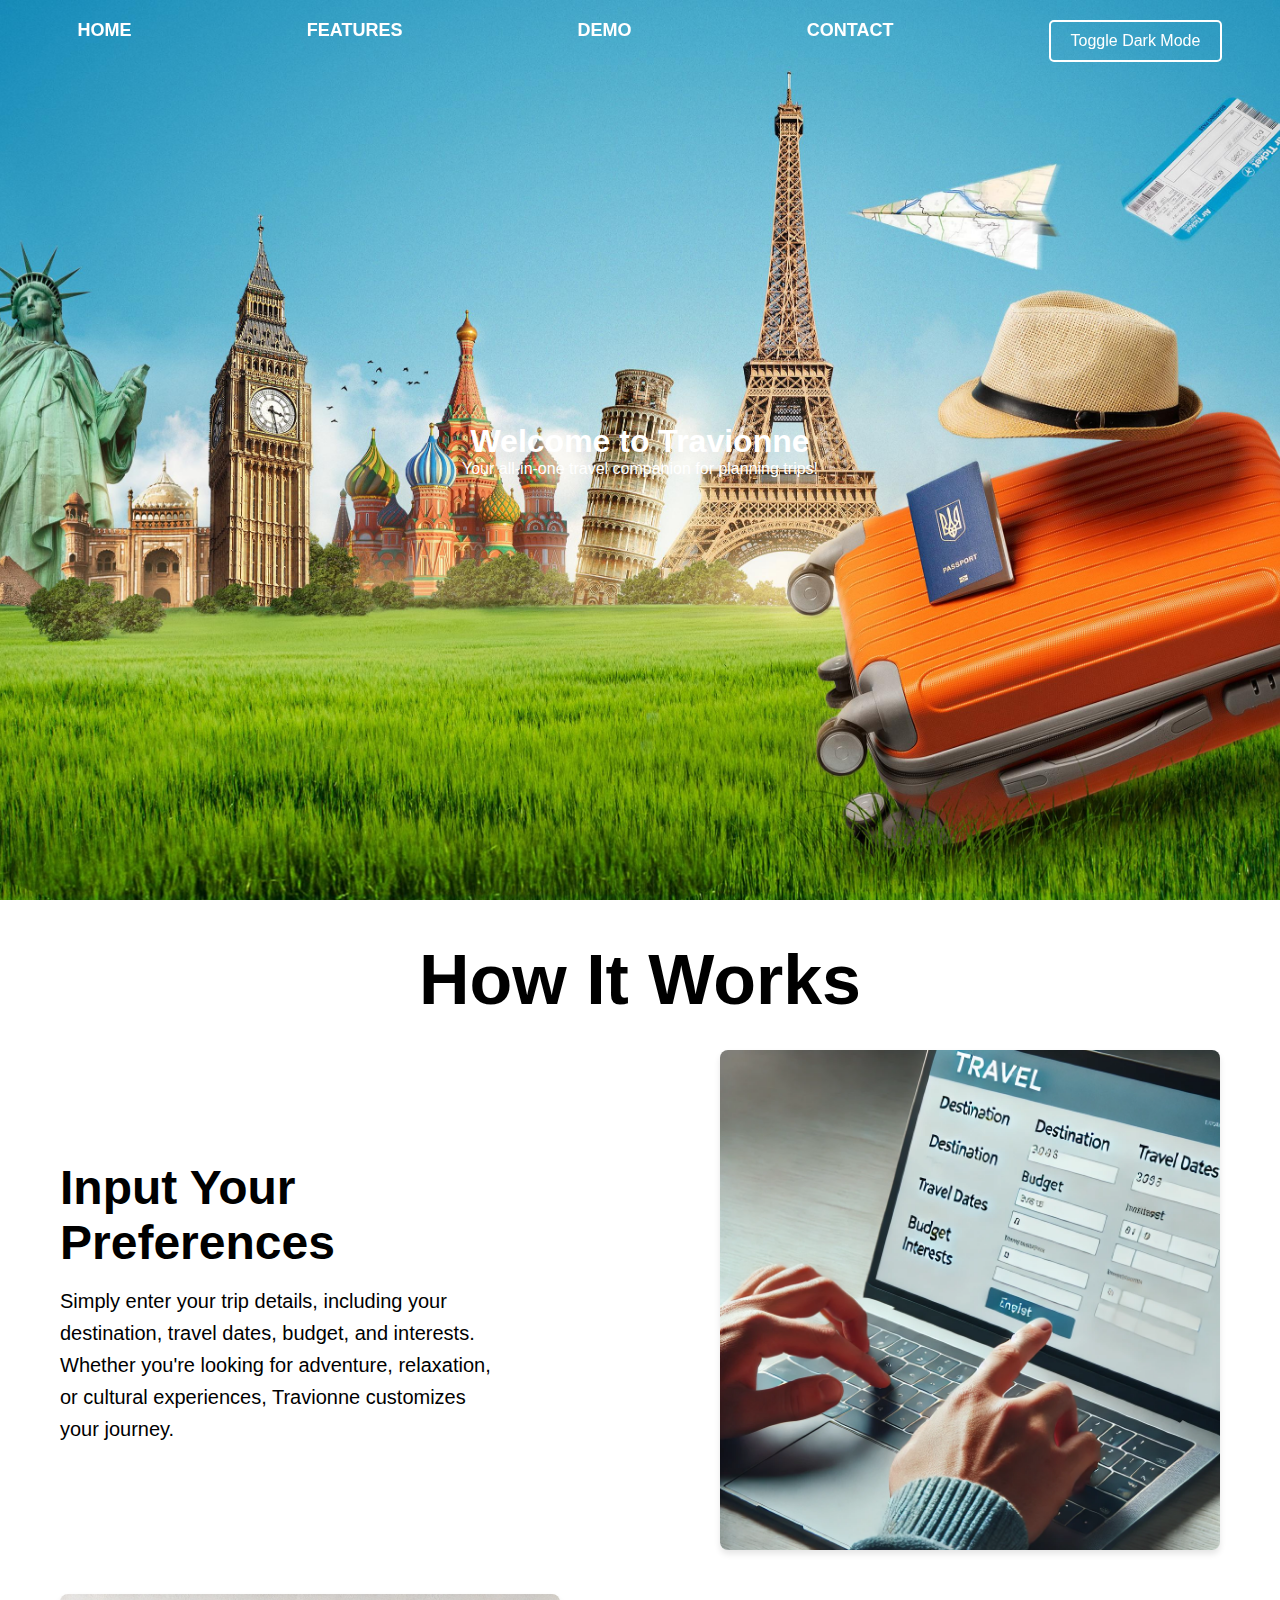
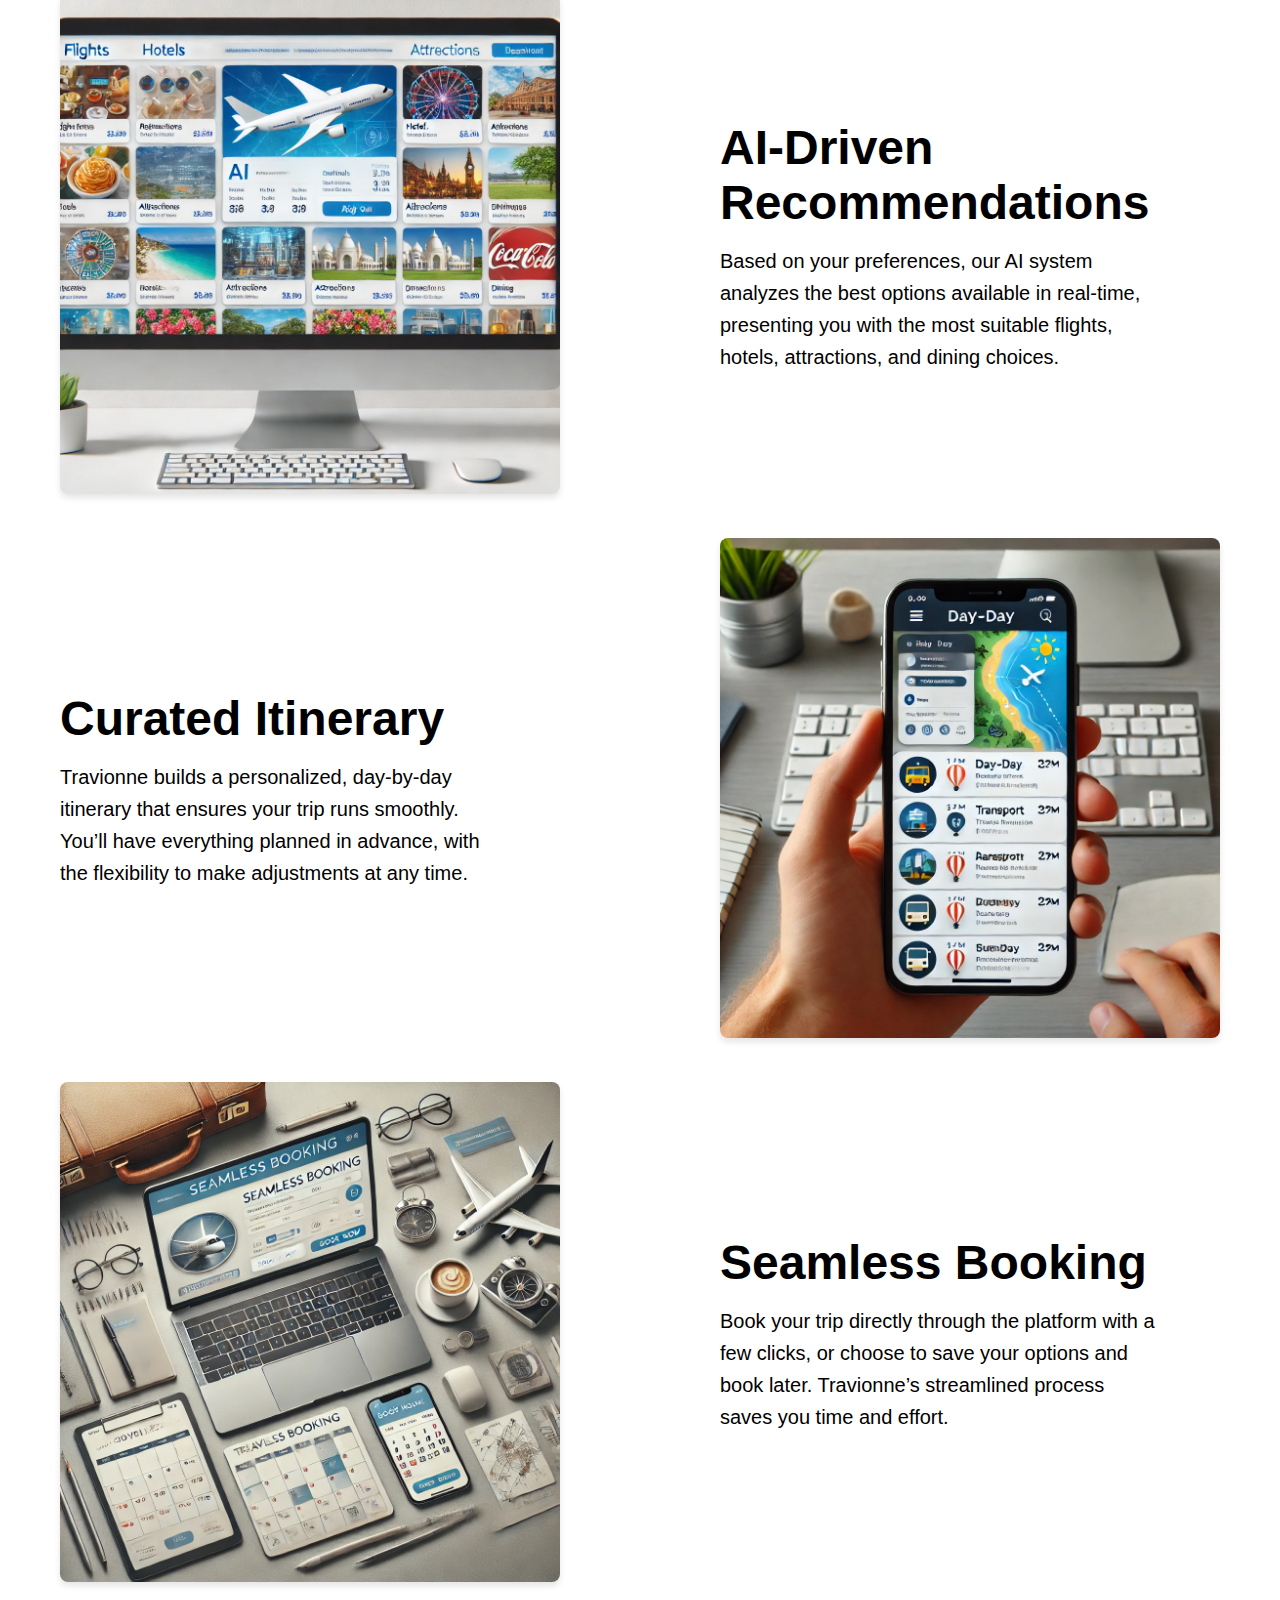
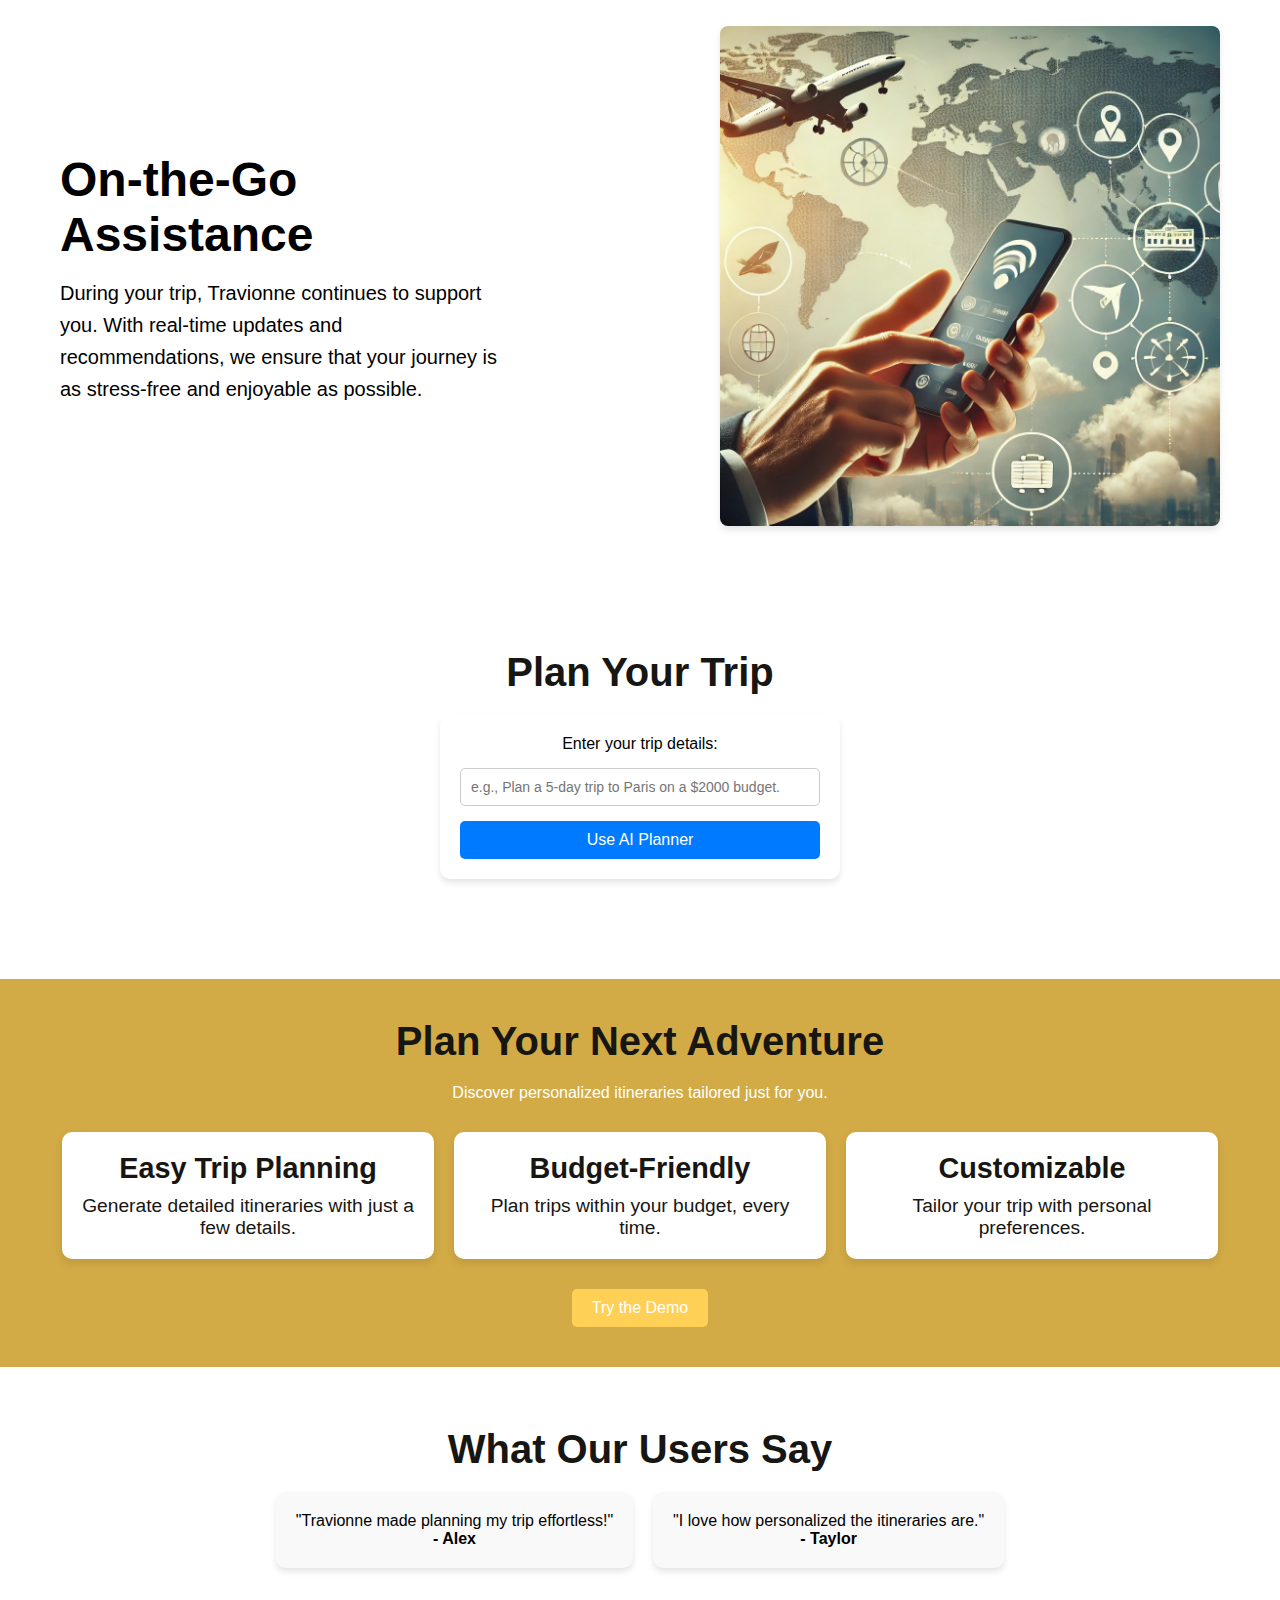
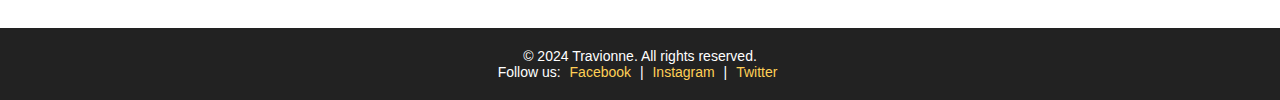
==== commit 41413250: "Initial commit" ====
--- a/index.html
+++ b/index.html
@@ -22,13 +22,15 @@
     <div class="hero-content">
       <h1>Welcome to Travionne</h1>
       <p>Your all-in-one travel companion for planning trips!</p>
-      <img src="images/Plane.jpg" alt="Beautiful travel scenery" class="hero-image" />
+      <img src="images/Cover1.jpg" alt="Beautiful travel scenery" class="hero-image" />
     </div>
   </header>
-
-  <!-- Rest of the content here -->
+  
   <section id="how-it-works">
     <h2>How It Works</h2>
+    <!-- Your steps go here -->
+       <!-- Rest of the content here -->
+ 
     <div class="step">
       <div class="step-text">
         <h3>Input Your Preferences</h3>
@@ -78,6 +80,28 @@
   </div>
   
 </section>
+  </section>
+
+
+
+
+<section id="trip-planner" class="section">
+  <h2>Plan Your Trip</h2>
+  <form id="planner-form">
+    <label for="trip-details">Enter your trip details:</label>
+    <input
+      type="text"
+      id="trip-details"
+      placeholder="e.g., Plan a 5-day trip to Paris on a $2000 budget."
+      required
+    />
+    <button id="use-ai-planner" type="submit">Use AI Planner</button>
+  </form>
+  <div id="itinerary" class="itinerary-display"></div>
+</section>
+
+  
+
 
   
 
@@ -105,19 +129,18 @@
     </div>
   </section>
 
-  <section id="trip-planner" class="section">
-    <h2>Plan Your Trip</h2>
-    <form id="planner-form">
-      <label for="trip-details">Enter your trip details:</label>
-      <input
-        type="text"
-        id="trip-details"
-        placeholder="e.g., Plan a 5-day trip to Paris on a $2000 budget."
-        required
-      />
-      <button type="submit">Generate Plan</button>
-    </form>
-    <div id="itinerary" class="itinerary-display"></div>
+  <section id="testimonials" class="section">
+    <h2>What Our Users Say</h2>
+    <div class="testimonial-cards">
+      <div class="testimonial-card">
+        <p>"Travionne made planning my trip effortless!"</p>
+        <strong>- Alex</strong>
+      </div>
+      <div class="testimonial-card">
+        <p>"I love how personalized the itineraries are."</p>
+        <strong>- Taylor</strong>
+      </div>
+    </div>
   </section>
 
   <footer class="footer">
@@ -132,3 +155,5 @@
   <script src="script.js"></script>
 </body>
 </html>
+
+
--- a/style.css
+++ b/style.css
@@ -60,29 +60,42 @@
   transform: scale(1.05);
 }
 
-/* Hero Section */
+.hero-section {
+  position: relative;
+  text-align: center;
+}
+
+.hero-title, .hero-subtitle {
+  color: black !important; /* Force black color for the text */
+  text-shadow: none !important; /* Remove any possible shadow making it appear white */
+}
+
+.hero-title {
+  font-size: 3rem;
+  font-weight: bold;
+  margin: 0;
+}
+
+.hero-subtitle {
+  font-size: 1.5rem;
+  margin: 0;
+}
+
+.hero-content {
+  position: absolute;
+  top: 50%;
+  left: 50%;
+  transform: translate(-50%, -50%);
+  text-align: center;
+  z-index: 10; /* Ensure content is above the background */
+}
+
 .hero-image {
-  background-image: url('images/full-shot-travel-concept-with-landmarks-scaled.jpg'); /* Path to hero image */
-  background-size: cover;
-  background-position: center;
-  height: 400px;
-  display: flex;
-  justify-content: center;
-  align-items: center;
-  text-align: center;
-  color: white;
-}
-
-.hero-image h1 {
-  font-size: 3rem;
-  margin: 0;
-  animation: fadeIn 2s ease-out;
-}
-
-.hero-image p {
-  font-size: 1.5rem;
-  animation: slideIn 2s ease-out;
-}
+  width: 100%;
+  height: auto;
+  z-index: 1; /* Ensure the image stays behind the content */
+}
+
 
 /* Section Styles */
 section {
@@ -419,27 +432,7 @@
   background-color: #D2AB46; /* Hover effect */
 }
 
-/* Hero Image Styling */
-.hero-image {
-  background-image: url('images/full-shot-travel-concept-with-landmarks-scaled.jpg'); /* Path to your hero image */
-  background-size: cover; /* Makes the image cover the entire section */
-  background-position: center; /* Centers the image */
-  height: 400px; /* Adjust the height as needed */
-  display: flex;
-  justify-content: center;
-  align-items: center;
-  text-align: center;
-  color: white;
-}
-
-.hero-image h1 {
-  font-size: 3rem;
-  margin: 0;
-}
-
-.hero-image p {
-  font-size: 1.5rem;
-}
+
 
 /* How it works Section */
 #how-it-works {
@@ -629,7 +622,7 @@
 .hero-section {
   position: relative;
   height: 100vh;
-  background-image: url('images/Plane.jpg'); /* Background image */
+  background-image: url('images/Cover1.jpg'); /* Background image */
   background-size: cover;
   background-position: center;
   color: white;
@@ -723,3 +716,49 @@
 }
 
 /* Other styling as needed */
+/* The plane container */
+#scrolling-plane-container {
+  position: fixed;
+  top: 10%; /* Starts slightly below the top of the page */
+  left: 0;
+  z-index: 100;
+  pointer-events: none; /* So it doesn't block user interactions */
+}
+
+#scrolling-plane {
+  width: 100px;
+  transition: transform 0.5s ease-out; /* Smooth transition */
+}
+
+#trip-planner {
+  position: relative;
+}
+
+#use-ai-planner {
+  display: inline-block; /* Ensure the button is visible */
+  padding: 10px 20px; /* Add padding */
+  background-color: #007BFF; /* Button background color */
+  color: white; /* Button text color */
+  border: none; /* Remove border */
+  border-radius: 5px; /* Add rounded corners */
+  cursor: pointer; /* Add a pointer on hover */
+  font-size: 16px; /* Text size */
+}
+
+#use-ai-planner:hover {
+  background-color: #0056b3; /* Darker background on hover */
+}
+
+.testimonial-cards {
+  display: flex;
+  gap: 20px;
+  justify-content: center;
+}
+
+.testimonial-card {
+  padding: 20px;
+  background: #f9f9f9;
+  border-radius: 10px;
+  box-shadow: 0 4px 6px rgba(0, 0, 0, 0.1);
+  text-align: center;
+}
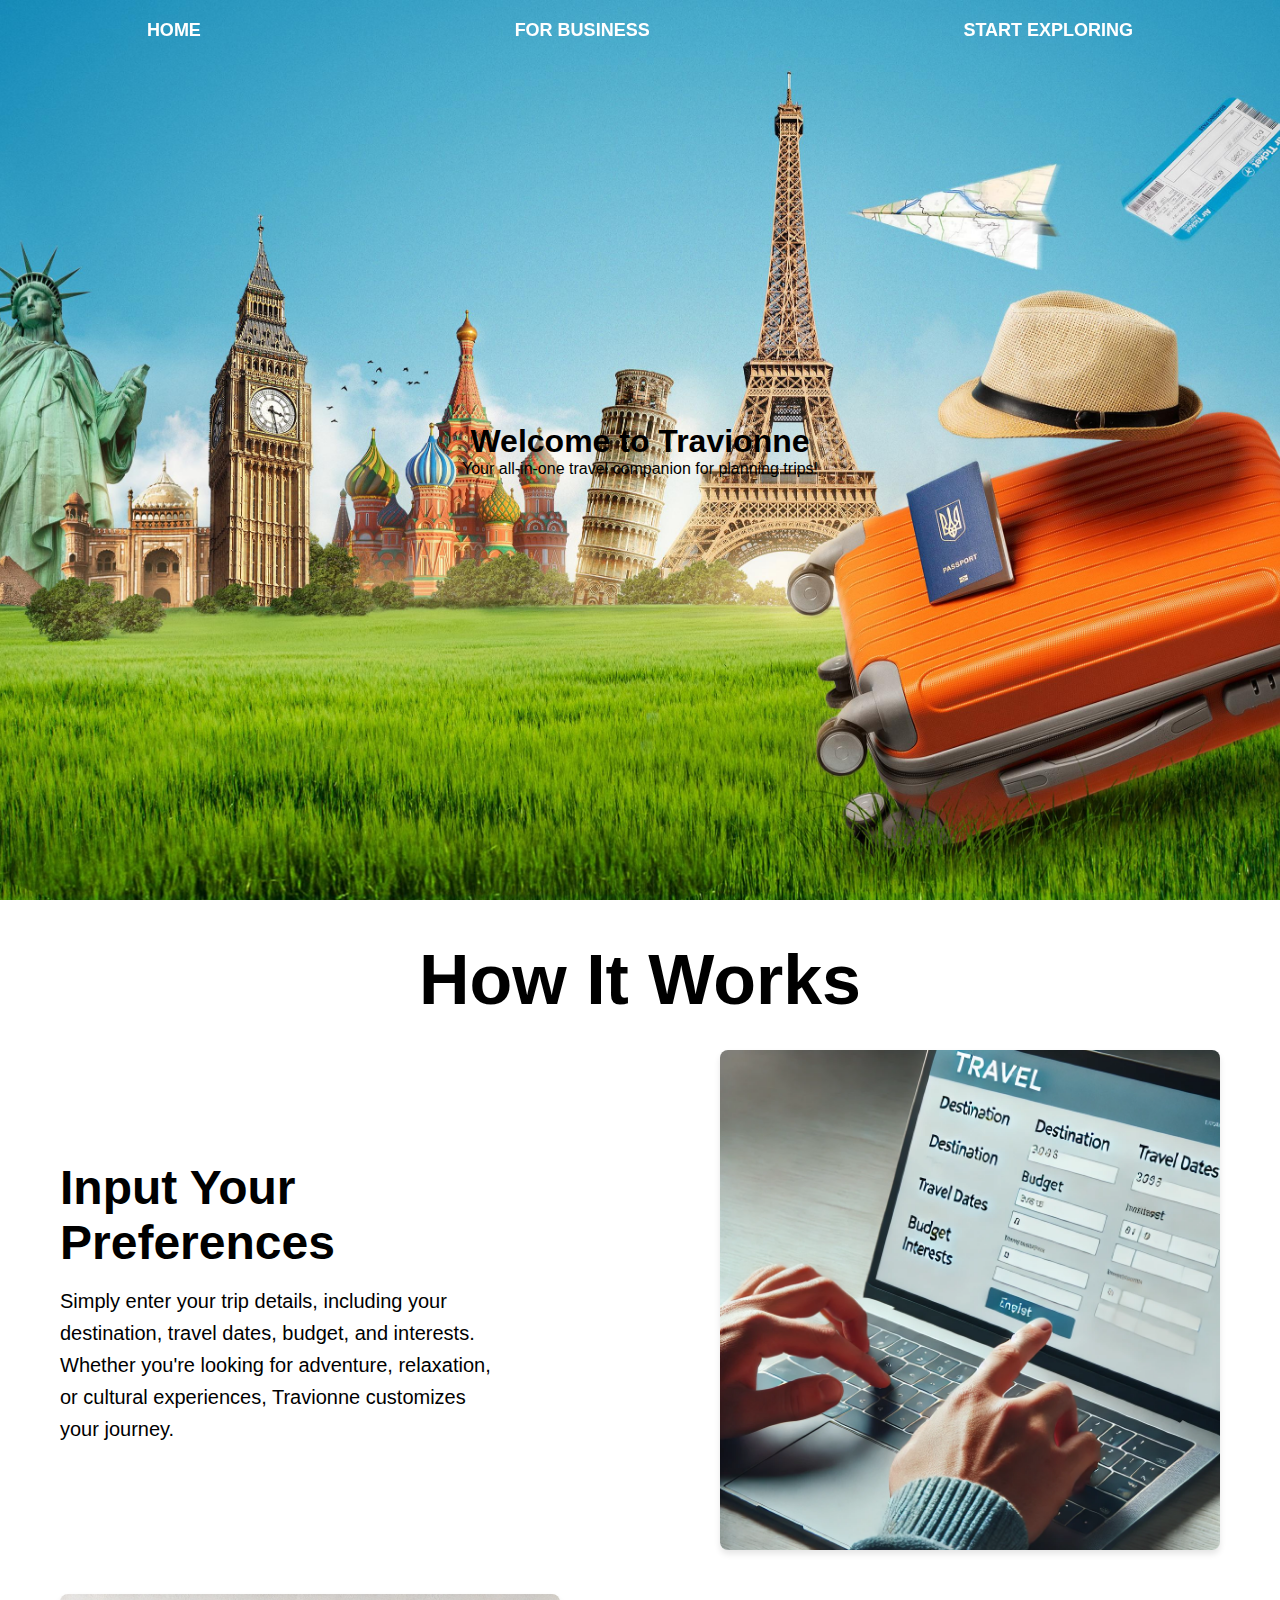
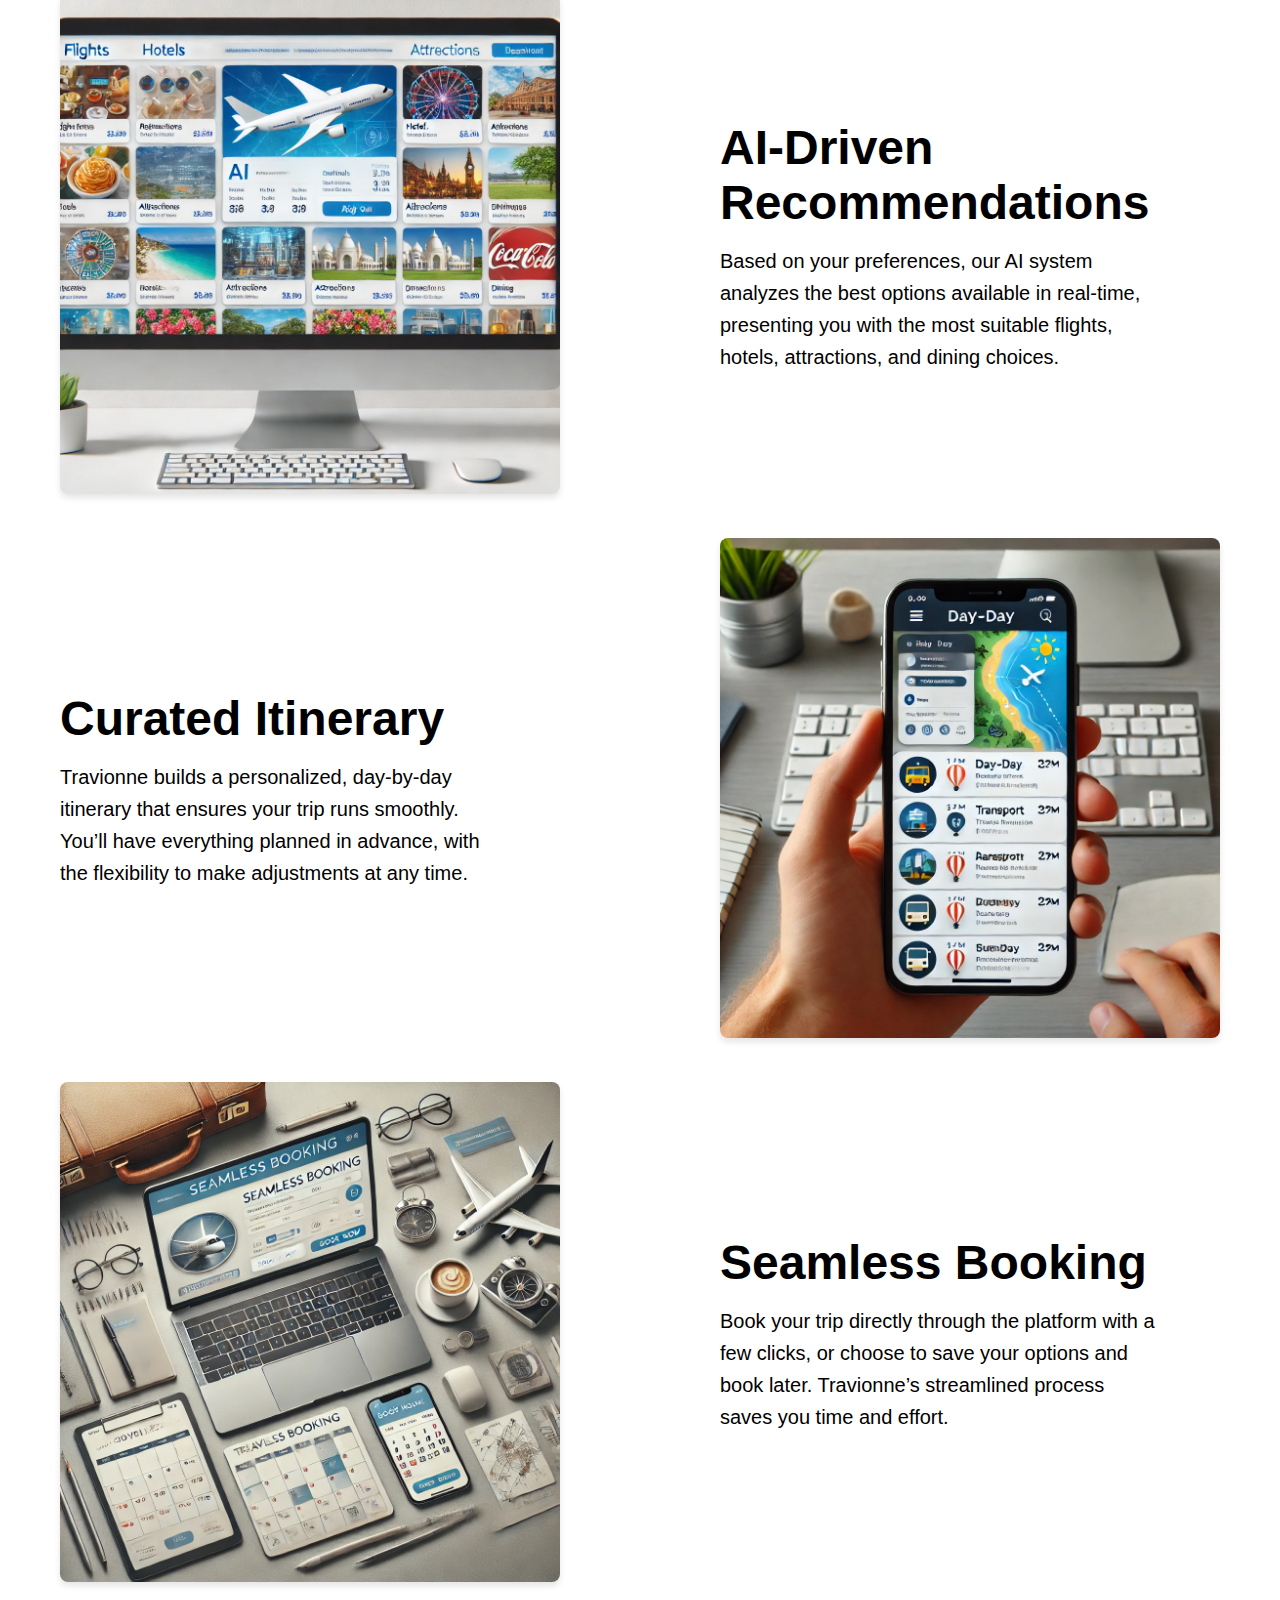
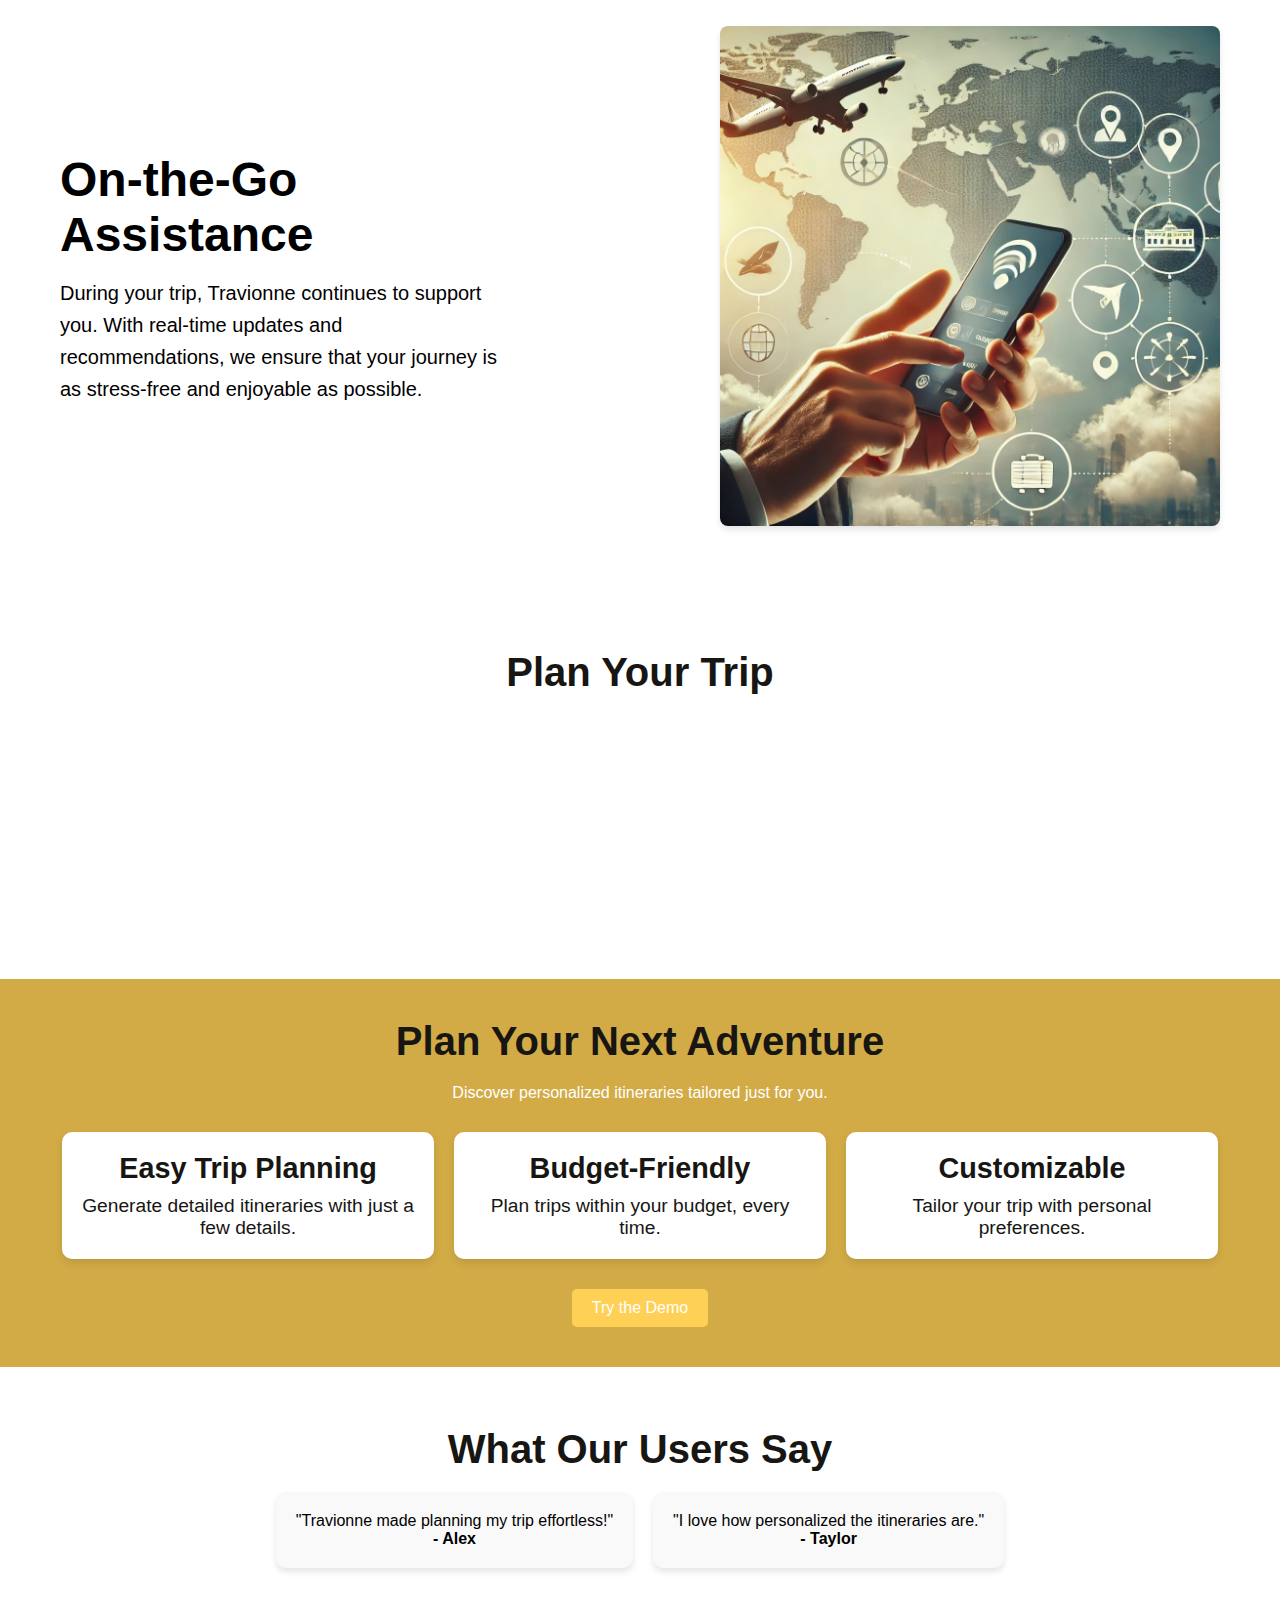
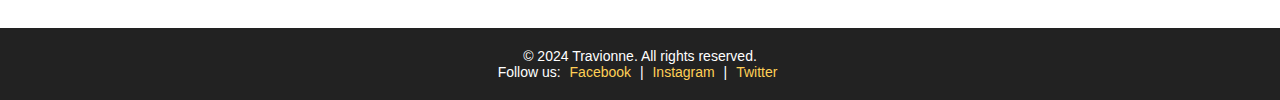
==== commit 502fe430: "Your commit message" ====
--- a/index.html
+++ b/index.html
@@ -10,13 +10,13 @@
 <body>
   <nav id="navbar">
     <ul>
-      <li><a href="#home">Home</a></li>
-      <li><a href="#features">Features</a></li>
-      <li><a href="#demo">Demo</a></li>
-      <li><a href="#contact">Contact</a></li>
-      <button id="dark-mode-button">Toggle Dark Mode</button>
+        <li><a href="#home">Home</a></li>
+        <li><a href="#features">For Business</a></li>
+        <li><a href="trip-planner.html">Start Exploring</a></li>
     </ul>
-  </nav>
+</nav>
+
+
 
   <header id="home" class="hero-section">
     <div class="hero-content">
--- a/style.css
+++ b/style.css
@@ -44,21 +44,7 @@
   transform: scale(1.1);
 }
 
-#dark-mode-button {
-  background-color: var(--primary-color);
-  color: var(--background-color);
-  padding: 10px 20px;
-  border: none;
-  border-radius: 5px;
-  cursor: pointer;
-  font-size: 16px;
-  transition: background-color 0.3s ease, transform 0.2s ease;
-}
-
-#dark-mode-button:hover {
-  background-color: var(--secondary-color);
-  transform: scale(1.05);
-}
+
 
 .hero-section {
   position: relative;
@@ -71,17 +57,20 @@
 }
 
 .hero-title {
-  font-size: 3rem;
+  font-size: 5rem;
+  color: black !important; 
   font-weight: bold;
   margin: 0;
 }
 
 .hero-subtitle {
-  font-size: 1.5rem;
+  color: black !important; 
+  font-size: 3rem;
   margin: 0;
 }
 
 .hero-content {
+  color: black !important; 
   position: absolute;
   top: 50%;
   left: 50%;
